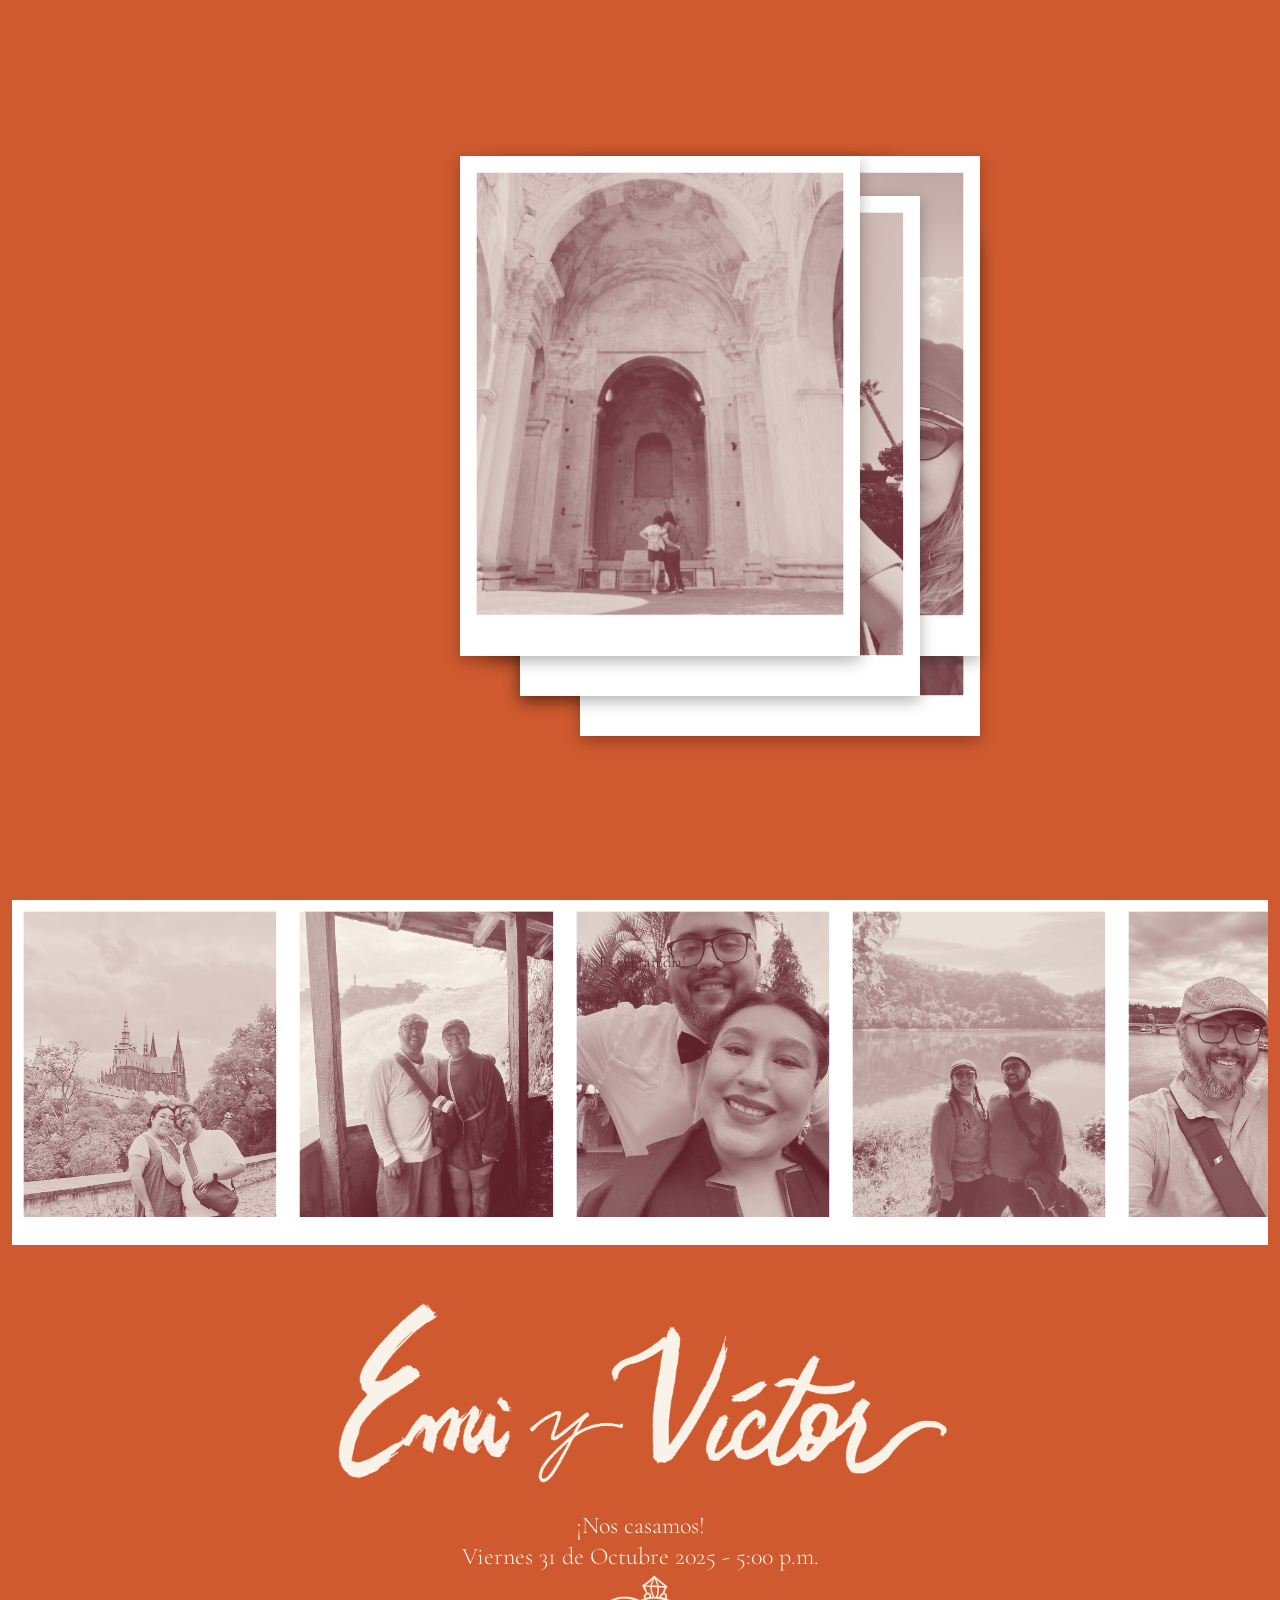
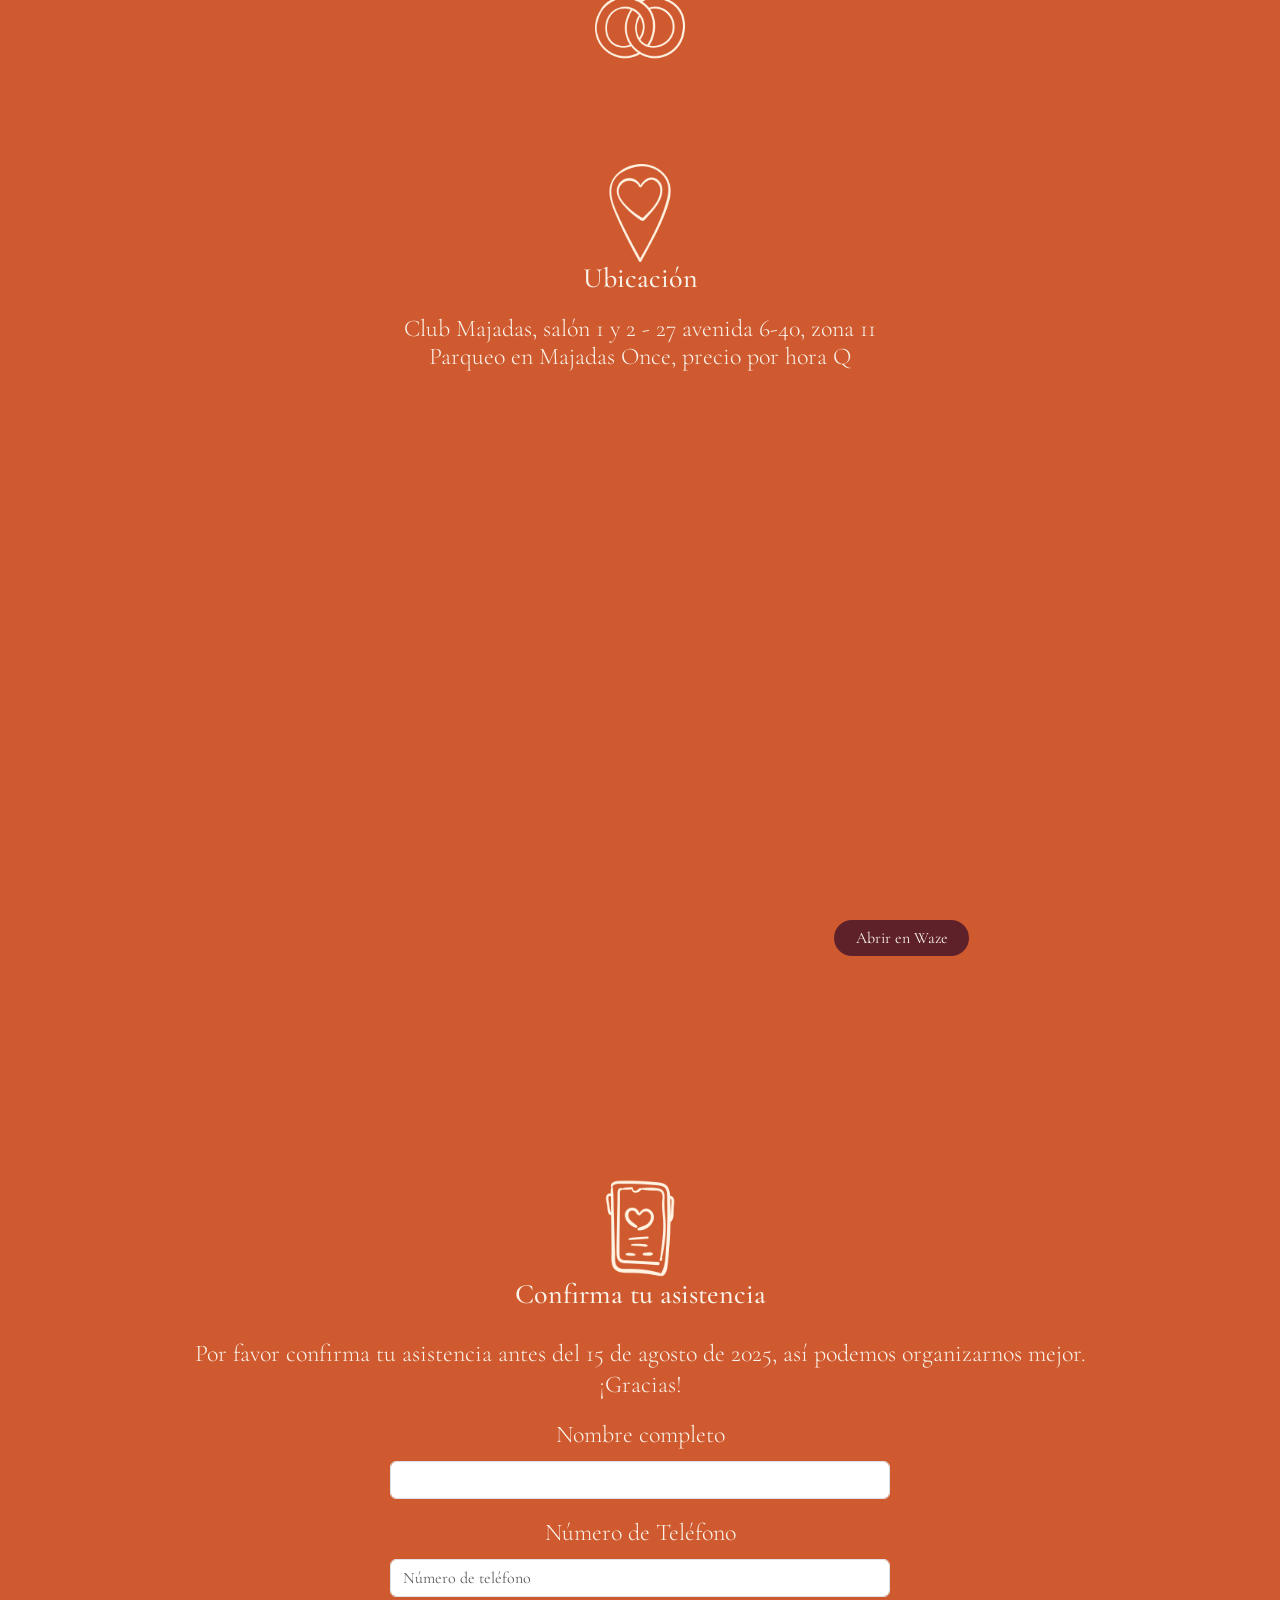
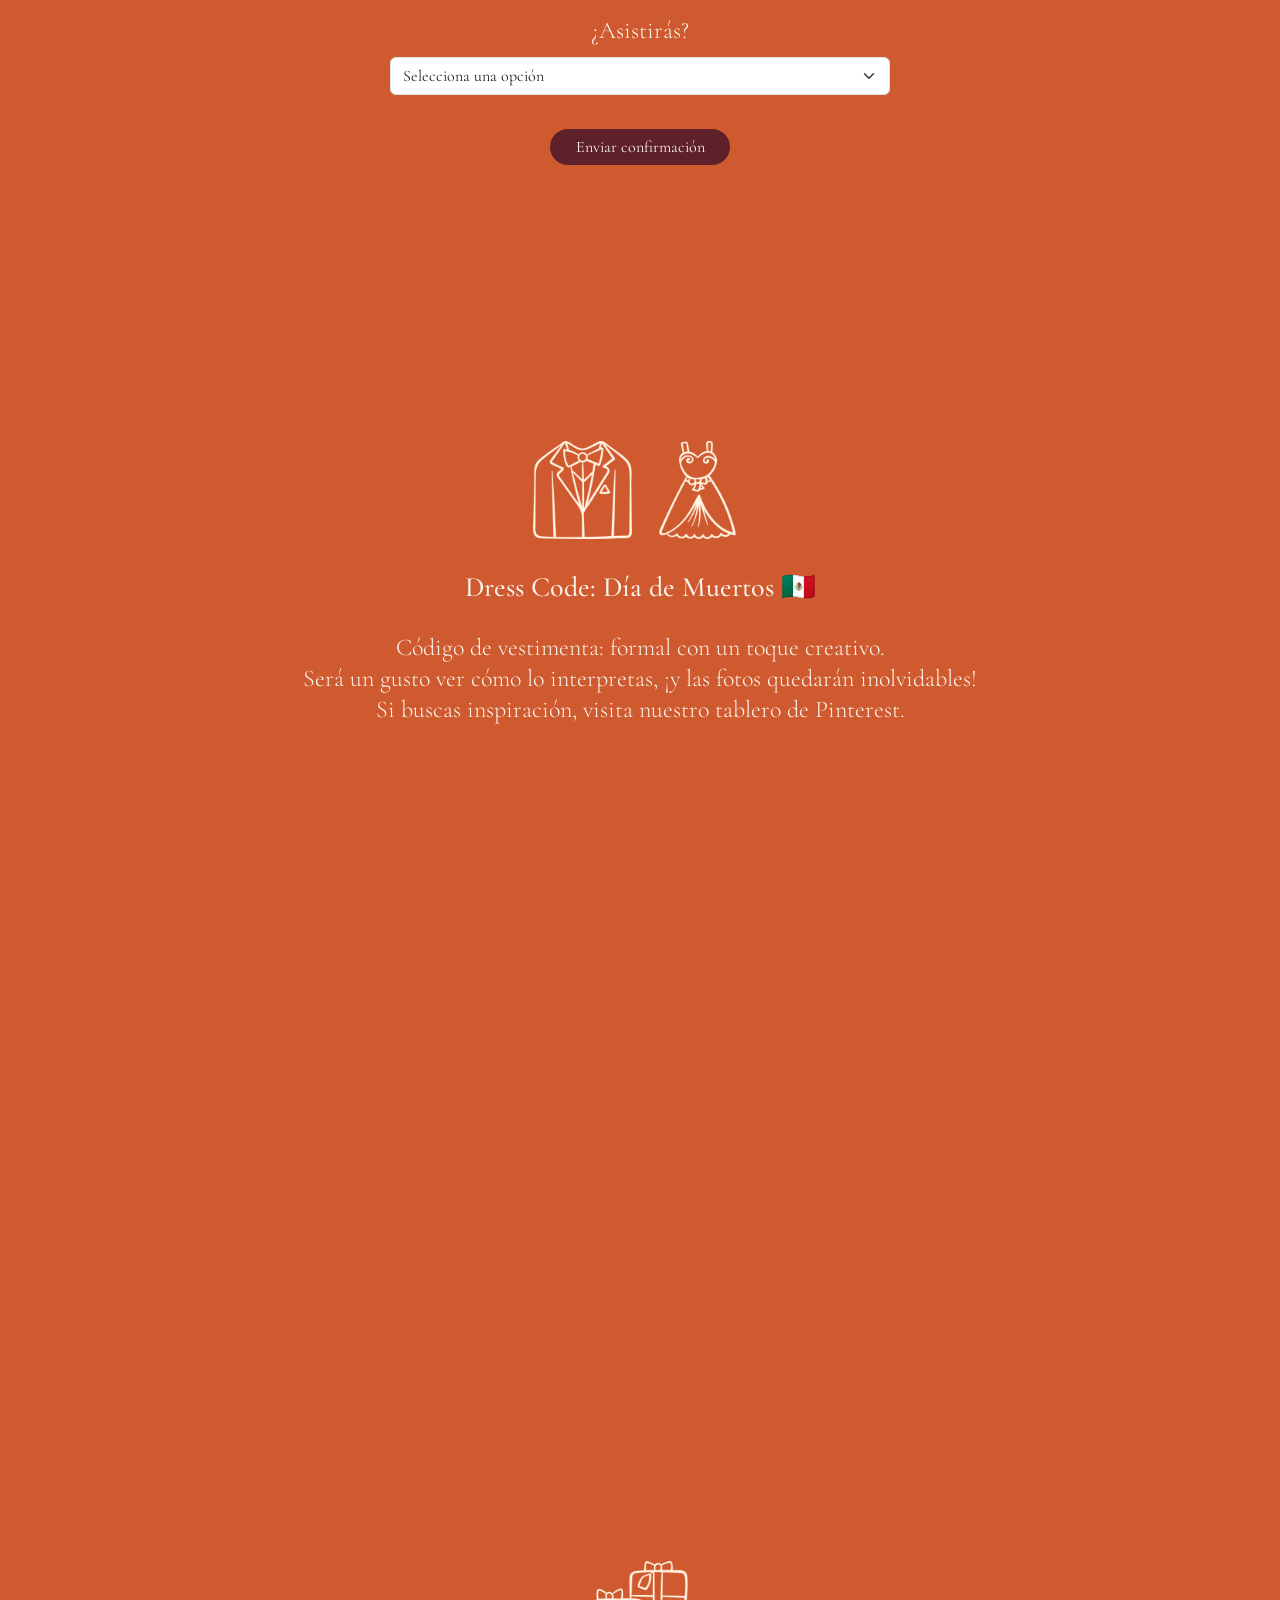
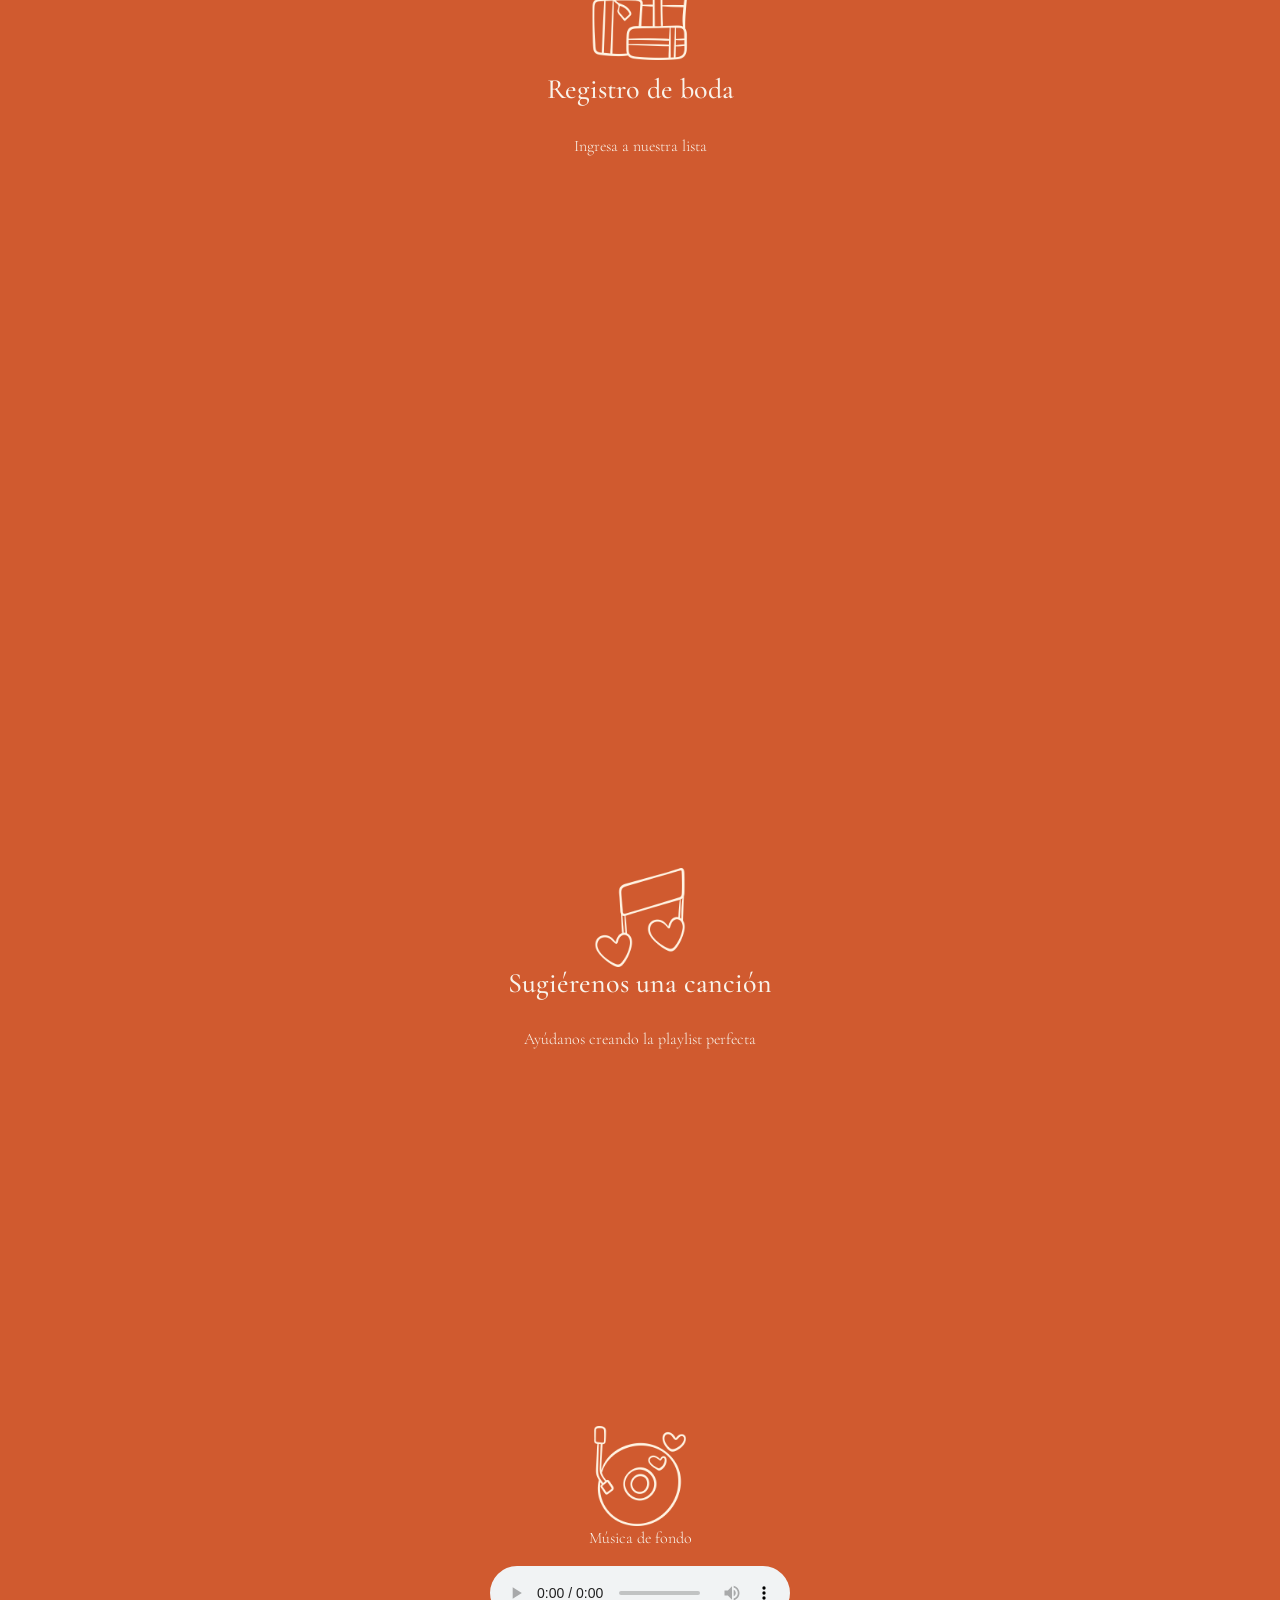
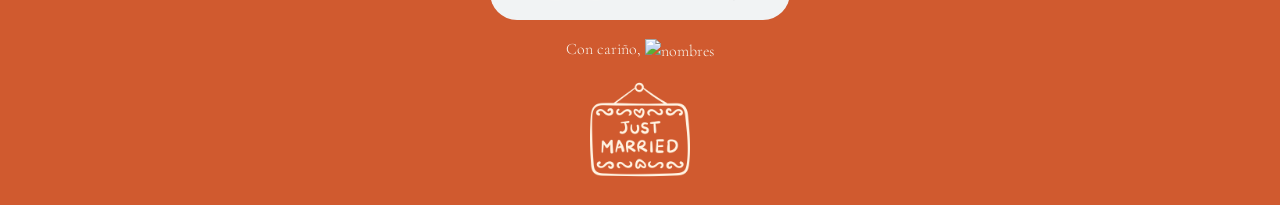
==== Index.html @ 320712f8 "latest update" ====
<!DOCTYPE html>
<html lang="es">
<head>
<meta charset="UTF-8" />
<meta name="viewport" content="width=device-width, initial-scale=1.0" />
<title>Boda Carranza Jiménez</title>
<!-- Bootstrap 5 CSS -->
<link href="https://cdn.jsdelivr.net/npm/bootstrap@5.3.1/dist/css/bootstrap.min.css" rel="stylesheet">
<link rel="stylesheet" href="format.css">
<link rel="preconnect" href="https://fonts.googleapis.com">
<link rel="preconnect" href="https://fonts.gstatic.com" crossorigin>
<link href="https://fonts.googleapis.com/css2?family=Cormorant+Garamond:ital,wght@0,300..700;1,300..700&display=swap" rel="stylesheet">
<link rel="preconnect" href="https://fonts.googleapis.com">
<link rel="preconnect" href="https://fonts.gstatic.com" crossorigin>
<link href="https://fonts.googleapis.com/css2?family=Playfair+Display:ital,wght@0,400..900;1,400..900&display=swap" rel="stylesheet"></head>

<body>

<div class="d-flex gap-3">
  
</div>

<section class="vh-100 position-relative d-flex justify-content-center align-items-center flex-column text-center" style="background-color: #D05A2F; color: #F9F3EA;">    
    <!-- Contenedor para imágenes -->
    <div class="image-stack position-relative" style="width: 400px; height: 400px;">
      <img src="Fotos/img11.png" alt="Imagen 1" class="bienvenida-img position-absolute" style="top: 0; left: 50px; opacity: 0; animation: fadeInMove 1s forwards 0.5s;">
      <img src="Fotos/img12.png" alt="Imagen 2" class="bienvenida-img position-absolute" style="top: 40px; left: 80px; opacity: 0; animation: fadeInMove 1s forwards 1.5s;">
      <img src="Fotos/img15.png" alt="Imagen 3" class="bienvenida-img position-absolute" style="top: 80px; left: 140px; opacity: 0; animation: fadeInMove 1s forwards 2.5s;">
      <img src="Fotos/img13.png" alt="Imagen 4" class="bienvenida-img position-absolute" style="top: 0px; left: 140px; opacity: 0; animation: fadeInMove 1s forwards 3.5s;">
      <img src="Fotos/img14.png" alt="Imagen 5" class="bienvenida-img position-absolute" style="top: 40px; left: 80px; opacity: 0; animation: fadeInMove 1s forwards 4.5s;">
      <img src="Fotos/img18.png" alt="Imagen 6" class="bienvenida-img position-absolute" style="top: 0px; left: 20px; opacity: 0; animation: fadeInMove 1s forwards 5.5s;">
    </div>
  
<!-- Botón oculto inicialmente -->
<div class="text-center">
  <a href="#principal" id="btnEntrar" class="btn btn-light mt-4" style="opacity: 0; pointer-events: none; transition: opacity 1s;">
    Entrar
  </a>
</div>

</section>
        <!-- Contenedor del slider con posición relativa -->
<div class="container-fluid section-full section-alt text-center" id="principal">        
    <div class="slider-wrapper position-relative">

        <!-- Tu contador (centrado y por encima) -->
        <div class="countdown-container">
        <div id="countdown">
            <div class="countdown-time d-flex justify-content-center flex-wrap">
            <div class="time-segment">
                <span id="days" class="main-label">00</span>
                <span class="label">Días</span> 
            </div>
            <div class="time-segment">
                <span id="hours" class="main-label">00</span>
                <span class="label">Horas</span>
            </div>
            <div class="time-segment">
                <span id="minutes" class="main-label">00</span>
                <span class="label">Minutos</span>
            </div>
            <div class="time-segment">
                <span id="seconds" class="main-label">00</span>
                <span class="label">Segundos</span>
            </div>
            </div>
        </div>
        </div>
  
    <!-- Tu slider debajo -->
      <!-- Slider -->
      <div class="slider-track d-flex flex-nowrap">
        <img class="photo-slider img-fluid" src="Fotos/img1.png" alt="Foto 1">
        <img class="photo-slider img-fluid" src="Fotos/img2.png" alt="Foto 2">
        <img class="photo-slider img-fluid" src="Fotos/img3.png" alt="Foto 3">
        <img class="photo-slider img-fluid" src="Fotos/img4.png" alt="Foto 4">
        <img class="photo-slider img-fluid" src="Fotos/img5.png" alt="Foto 5">
        <img class="photo-slider img-fluid" src="Fotos/img6.png" alt="Foto 6">
        <img class="photo-slider img-fluid" src="Fotos/img7.png" alt="Foto 7">
        <img class="photo-slider img-fluid" src="Fotos/img8.png" alt="Foto 8">
        <img class="photo-slider img-fluid" src="Fotos/img9.png" alt="Foto 9">
        <img class="photo-slider img-fluid" src="Fotos/img10.png" alt="Foto 10">
      </div>
    </div>
    <div class="container py-5">
    
      <!-- Encabezado -->
          
          <img class="name img-fluid" src="Fotos/nombres beige.png" alt="nombres">
          <p class="mb-0">¡Nos casamos! <br>
          Viernes 31 de Octubre 2025 - 5:00 p.m.</p>
          <img class="name-icon img-fluid" src="Fotos/wedding-ring.png" alt="Anillo">
    </div>
    
      <!-- Mapa -->
      <div class="container-fluid section-full section-alt text-center">
        <img class="ubicacion-icon img-fluid" src="Fotos/placeholder.png" alt="Ubicación">
        <h3 class="title">Ubicación</h3>
        <p class="mapa-text">Club Majadas, salón 1 y 2 - 27 avenida 6-40, zona 11</p>
        <p class="mapa-text">Parqueo en Majadas Once, precio por hora Q</p>
        <div class="map-responsive ratio ratio-4x3 mx-auto">
            <iframe src="https://www.google.com/maps/embed?pb=!1m18!1m12!1m3!1d3860.6334268578526!2d-90.5626822897068!3d14.619946276544594!2m3!1f0!2f0!3f0!3m2!1i1024!2i768!4f13.1!3m3!1m2!1s0x8589a1ac4a4e8949%3A0xc08daa26fa8794a6!2sClub%20Majadas!5e0!3m2!1sen!2sgt!4v1752887139113!5m2!1sen!2sgt" width="600" height="450" style="border:0;" allowfullscreen="" loading="lazy" referrerpolicy="no-referrer-when-downgrade"></iframe>
        </div>
        <a href="https://waze.com/ul?ll=14.619,-90.561&navigate=yes" target="_blank" class="btn btn-primary mt-3">Abrir en Waze</a>
      </div>
    
      <!-- RSVP -->
      <div class="container-fluid section-full section-alt text-center">
        <img class="rsvp-icon img-fluid" src="Fotos/rsvp.png" alt="RSVP">
        <h3 class="title">Confirma tu asistencia</h3>
        <p class="rsvp-text">Por favor confirma tu asistencia antes del 15 de agosto de 2025, así podemos organizarnos mejor.<br>
          ¡Gracias!</p>
        <form class="mx-auto w-100" style="max-width: 500px;">
          <div class="mb-3">
            <label for="nombre" class="form-label">Nombre completo</label>
            <input type="text" class="form-control" id="nombre" required>
          </div>
          <div class="mb-3">
            <label for="telefono" class="form-label">Número de Teléfono</label>
            <input type="tel" class="form-control" id="telefono" placeholder="Número de teléfono" pattern="[0-9]{8}" maxlength="8" required>
          </div>
          <div class="mb-3">
            <label for="asistencia" class="form-label">¿Asistirás?</label>
            <select class="form-select" id="asistencia" required>
              <option value="">Selecciona una opción</option>
              <option value="Sí">Sí, asistiré</option>
              <option value="No">No podré asistir</option>
            </select>
          </div>       
          <button type="submit" class="btn btn-success">Enviar confirmación</button>
        </form>
      </div>
    
      <!-- Vestuario -->
      <div class="container-fluid section-full section-alt text-center full-height">
        <div class="d-flex justify-content-center align-items-center gap-3 mb-3">
            <img class="vestuario-icon img-fluid suit" src="Fotos/groom-suit.png" alt="Traje">
            <img class="vestuario-icon img-fluid dress" src="Fotos/wedding-dress.png" alt="Vestido">
        </div>
            <h3 class="title mt-3 suggestion">Dress Code: Día de Muertos 🇲🇽</h3>
            <p class="vestuario-text">Código de vestimenta: formal con un toque creativo. 
              <br> Será un gusto ver cómo lo interpretas, ¡y las fotos quedarán inolvidables! 
              <br> Si buscas inspiración, visita nuestro tablero de Pinterest.</p>
            <div class="ratio ratio-16x9" style="max-width: 600px; margin: 0 auto;">
                <iframe src="https://petracoding.github.io/pinterest/board.html?link=iemaielyu/sugerencias-de-vestuario/&hideHeader=0&hideFooter=0&transparent=0"></iframe>
              </div>
        </div>
    
      <!-- Registro -->
      <div class="container-fluid section-full section-alt text-center full-height">
        <img class="registro-icon img-fluid" src="Fotos/gifts.png" alt="Regalos">
        <h3 class="title">Registro de boda</h3>
        <a href="">Ingresa a nuestra lista</a>
      </div>
    
      <!-- Música -->
      <div class="container-fluid section-full section-alt text-center full-height">
        <img class="musica-icon img-fluid" src="Fotos/music-note.png" alt="Música">
        <h3 class="title">Sugiérenos una canción</h3>
        <a href="">Ayúdanos creando la playlist perfecta</a>
      </div>

    <div class="audio-wrapper text-center mt-3">
        <img class="audio-icon img-fluid" src="Fotos/turntable.png">
        <p class="audio-label">Música de fondo</p>
        <audio controls autoplay loop class="custom-audio">
          <source src="" type="audio/mpeg">
          Tu navegador no soporta el elemento de audio.
        </audio>
    </div>

    <!-- Footer -->
    <footer class="text-center text-muted mt-5">
        <p class="footer-text">Con cariño, <img class="name2 img-fluid" src="fotos/nombres beige.png" alt="nombres">
        </p>
        <img class="footer-icon img-fluid" src="Fotos/just-married.png" alt="Footer Icon">
      </footer>
    </div>

    <script src="https://cdn.jsdelivr.net/npm/bootstrap@5.3.1/dist/js/bootstrap.bundle.min.js"></script>
    <script src="script.js"></script>
</body>
---- format.css ----
html, body{
    background-color: #D05A2F;
    font-family: "Cormorant Garamond", serif;
    font-optical-sizing: auto;
    font-weight: 300;
    font-style: normal;
    color: #F9F3EA;
    overflow-x: hidden;
    margin: 0;
    padding: 0;
}

html {
scroll-behavior: smooth;
}

.full-height {
height: 100vh;
min-height: 100vh;
display: flex;
flex-direction: column;
justify-content: center;
}

.banner, .banner1{
width: 50%;
margin-top: -8%;
opacity: 0.2;
}

/* Divide la página en bloques */
.section-full {
min-height: 100vh;
display: flex;
flex-direction: column;
justify-content: center;
}

/* Contador y slider de imagénes*/
.image-stack {
position: relative;
width: 100%;
height: 100%;
margin-bottom: 10%;
margin-top: 0%;
}

.bienvenida-img {
position: absolute;
width: 100%;
box-shadow: 0 5px 15px rgba(0,0,0,0.3);
opacity: 0;
transform: translateY(20px);
animation-fill-mode: forwards;
}

/* Posiciones más compactas */
.bienvenida-img:nth-child(1) {
top: 0; left: 10px;
animation: fadeInMove 1s ease forwards 0.5s;
}
.bienvenida-img:nth-child(2) {
top: 20px; left: 50px;
animation: fadeInMove 1s ease forwards 1.5s;
}
.bienvenida-img:nth-child(3) {
top: 40px; left: 90px;
animation: fadeInMove 1s ease forwards 2.5s;
}

@keyframes fadeInMove {
to {
    opacity: 1;
    transform: translateY(0);
}
from {
    opacity: 0;
    transform: translateY(20px);
}
} 

.slider-wrapper {
position: relative;
width: 100%;
overflow: hidden;
}

.countdown-container {
position: absolute;
transform: translateX(-50%);
z-index: 2;
color: #5e2129;
text-align: center;
white-space: nowrap;
margin-left: 50%;
margin-top: 4%;
}

.countdown-time {
display: flex;
justify-content: center;
gap: 1rem;
text-align: center;
}

.time-segment {
display: flex;
flex-direction: column;
align-items: center;
}

.main-label {
font-weight: 500;
font-size: 8rem;
}

.label {
font-weight: 300;
font-size: 1.5rem;
}

.slider-container {
overflow: hidden;
background-color: transparent;
}

.slider-track {
display: flex;
animation: slide 50s linear infinite;
}

.slider-track img {
width: 22%;
object-fit: cover;
flex-shrink: 0;
margin-right: 0;
}

@keyframes slide {
0%   { transform: translateX(0); }
100% { transform: translateX(-100%); }
}

/*Encabezado*/

.name{
width: 70vh;
margin-top: 0%;
}
.display-4{
font-size: 8rem;
font-family: "Playfair Display", italic;
}
.lead{
font-weight: 300;
font-size: 1.5rem;
}

.mb-0, .rsvp-text, .vestuario-text{
font-size: 1.5rem;
line-height: 1.3;
}

.title{
text-align: center;
margin-bottom: 3vh;
}

/*Mapa*/

.mapa-text{
font-size: 1.5rem;
line-height: 0.5;
}

.map-responsive {
max-width: 700px;
margin: 0 auto;
}

.btn{
background-color: #5e2129;
border: none;
color: #F9F3EA;
border-radius: 3rem;
}

.btn-primary{
    width: 15vh;
    margin-left: 90vh;
}

.btn:hover {
background-color: #bb3e03;  
color: #F9F3EA;              
transition: all 0.3s ease; 
}

.btn-light{
width: 100px;
}

/*RSVP*/

.rsvp-icon{
margin-top: 2%;
}

.form-label{
border-radius: 3rem;
font-size: 1.5rem;

}

.form-control{
width: 500px;
}

.btn-success{
width: 20vh;
margin-top: 2vh;
}

/*Vestuario*/

.vestuario-icon{
height: auto;
}

.ratio*{
width: 30vh;
height: 100vh;
margin-left: -8%;
}

/*Registro*/

.registro-icon{
    margin-bottom: 1.5vh;
}

a{
    text-decoration: none;
    color: inherit;
}

/*Footer*/

.footer-text{
color: #F9F3EA;
margin-top: -3%;
}
.ubicacion-icon, .rsvp-icon, .registro-icon, .musica-icon{
width: 8%;
margin-left: 46%;
}

.name2{
width: 6%;
}

.footer-icon, .audio-icon, .suit, .dress, .name-icon, .flower-icon{
width: 8%;   
}

.footer-icon{
margin-bottom: 2%;
}

.flower-icon{
opacity: 0.2;
}

@media (max-height: 600px) {
.vh-100 {
    min-height: 100vh;
    height: auto !important;
}

    .name {
        margin-top: -12%;
    }

    .image-stack{
        margin-top: -120%;
        width: 30vh;
        height: 30vh;
        margin-left: -42%;

    }
}
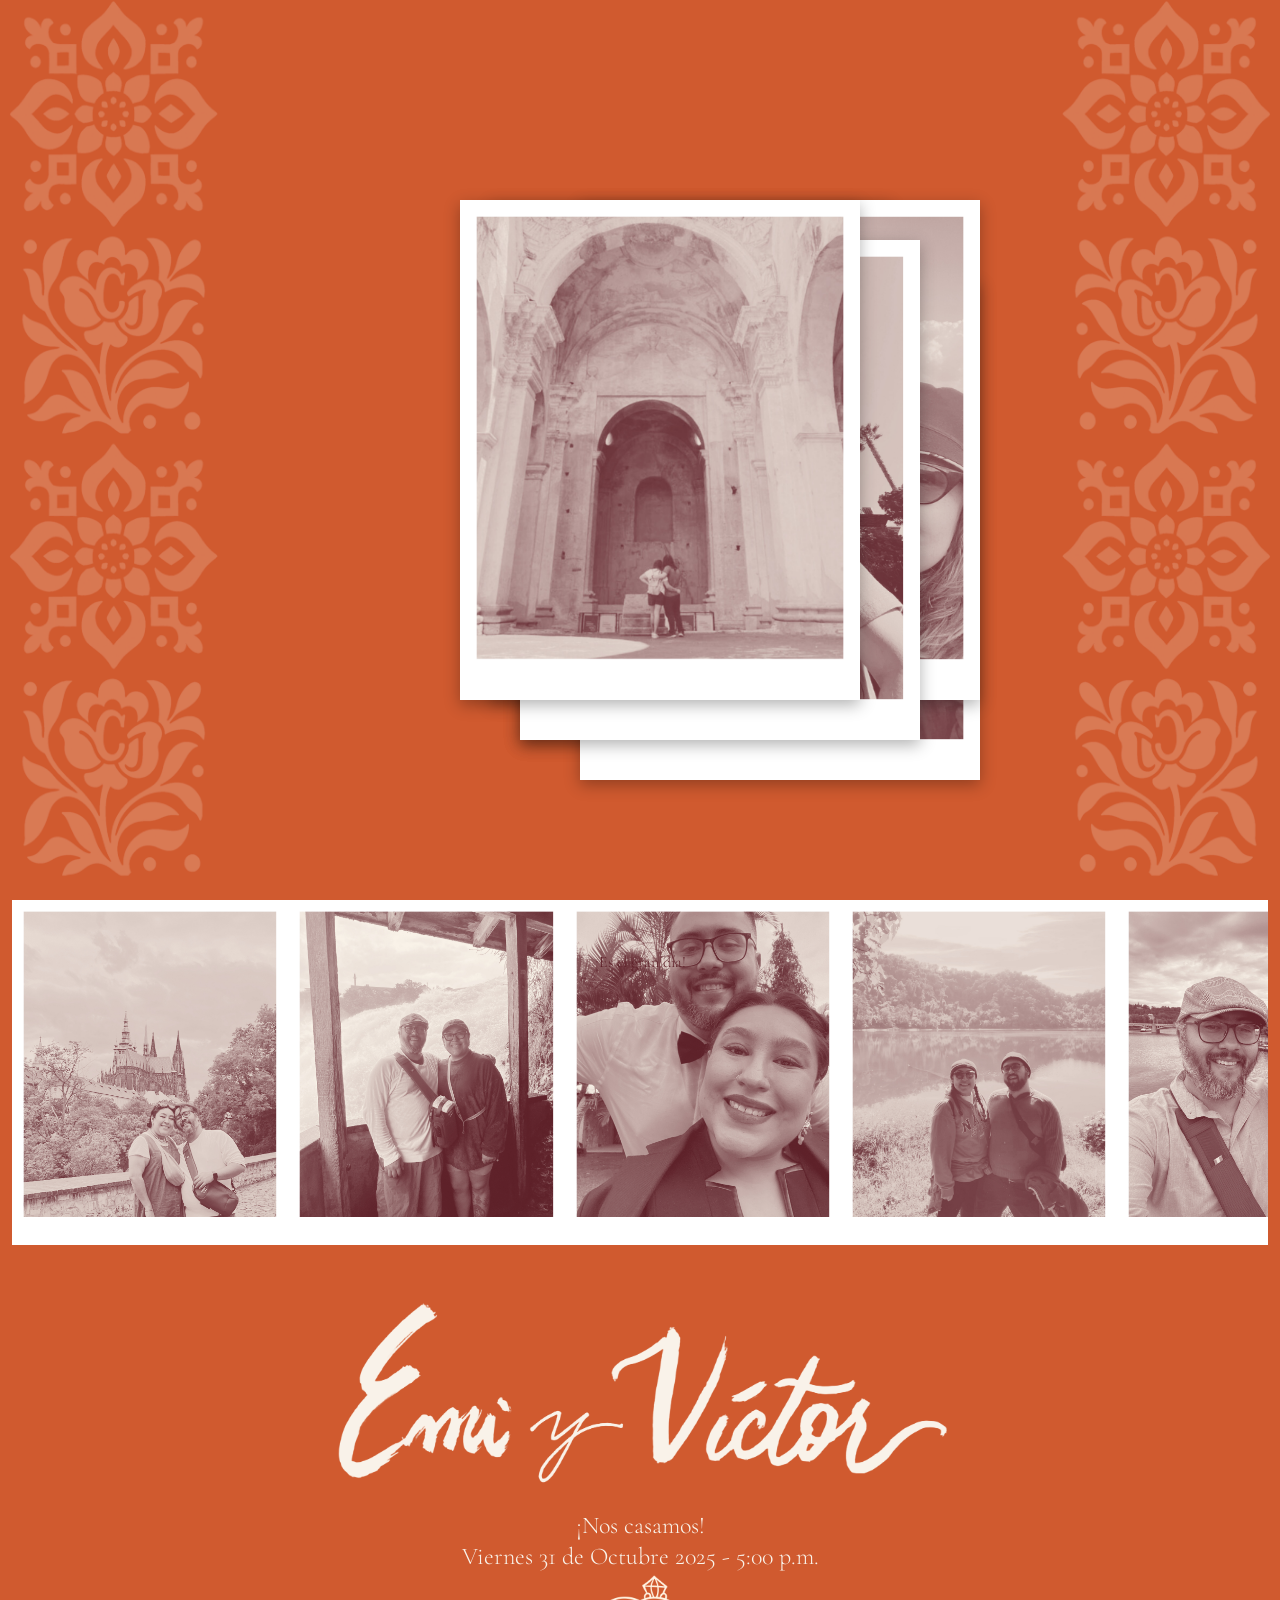
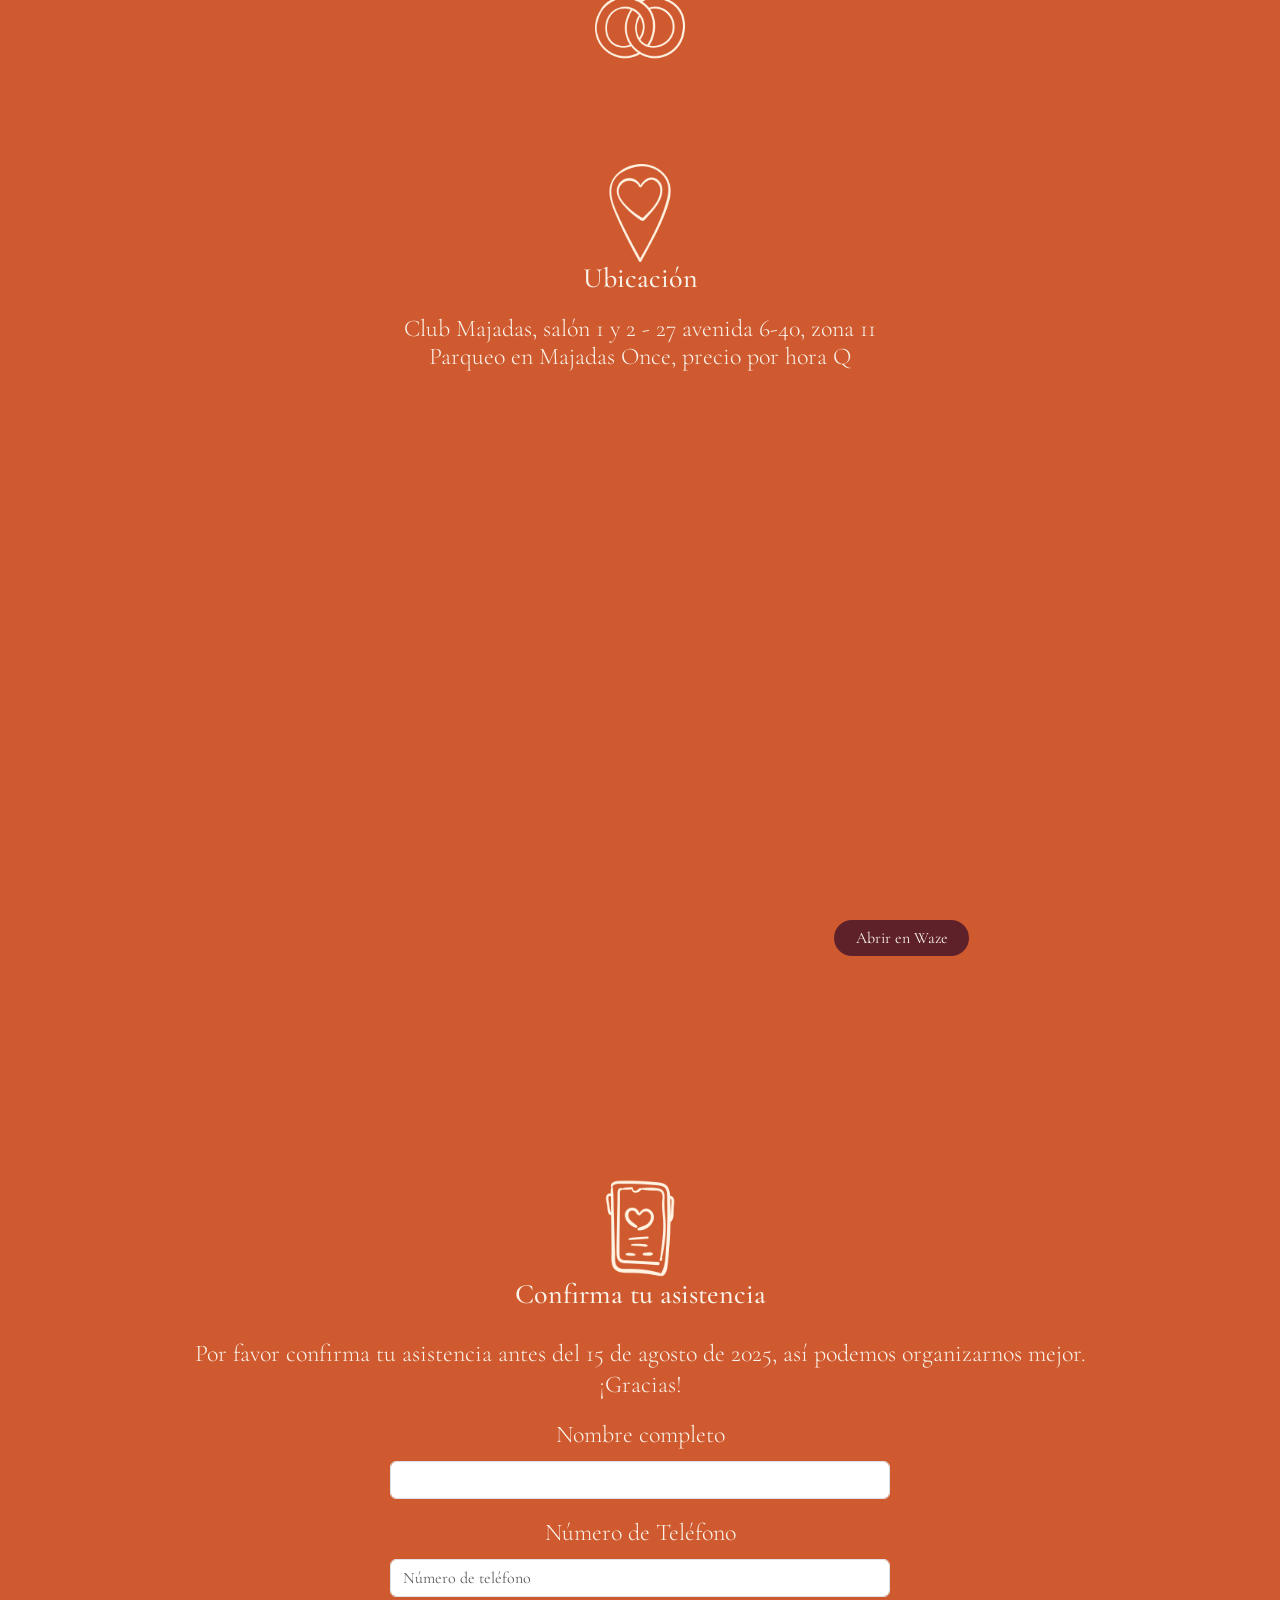
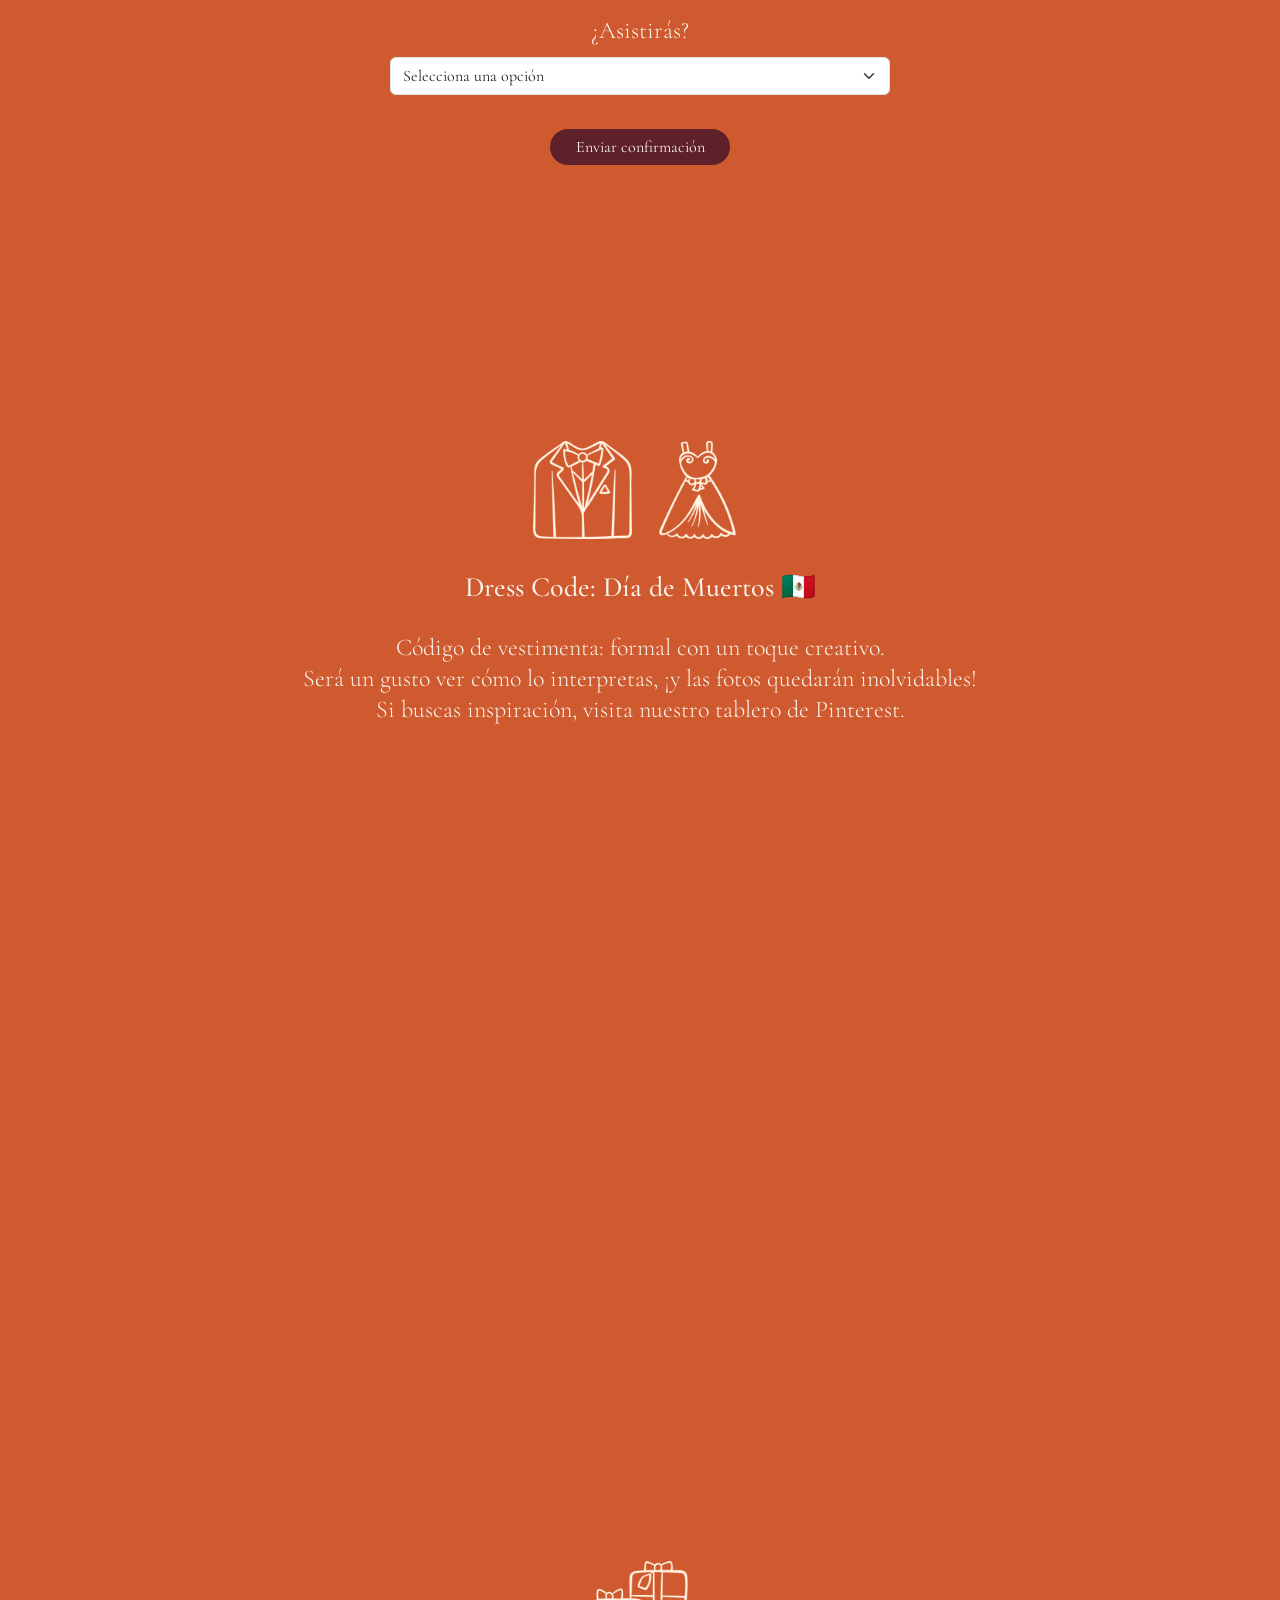
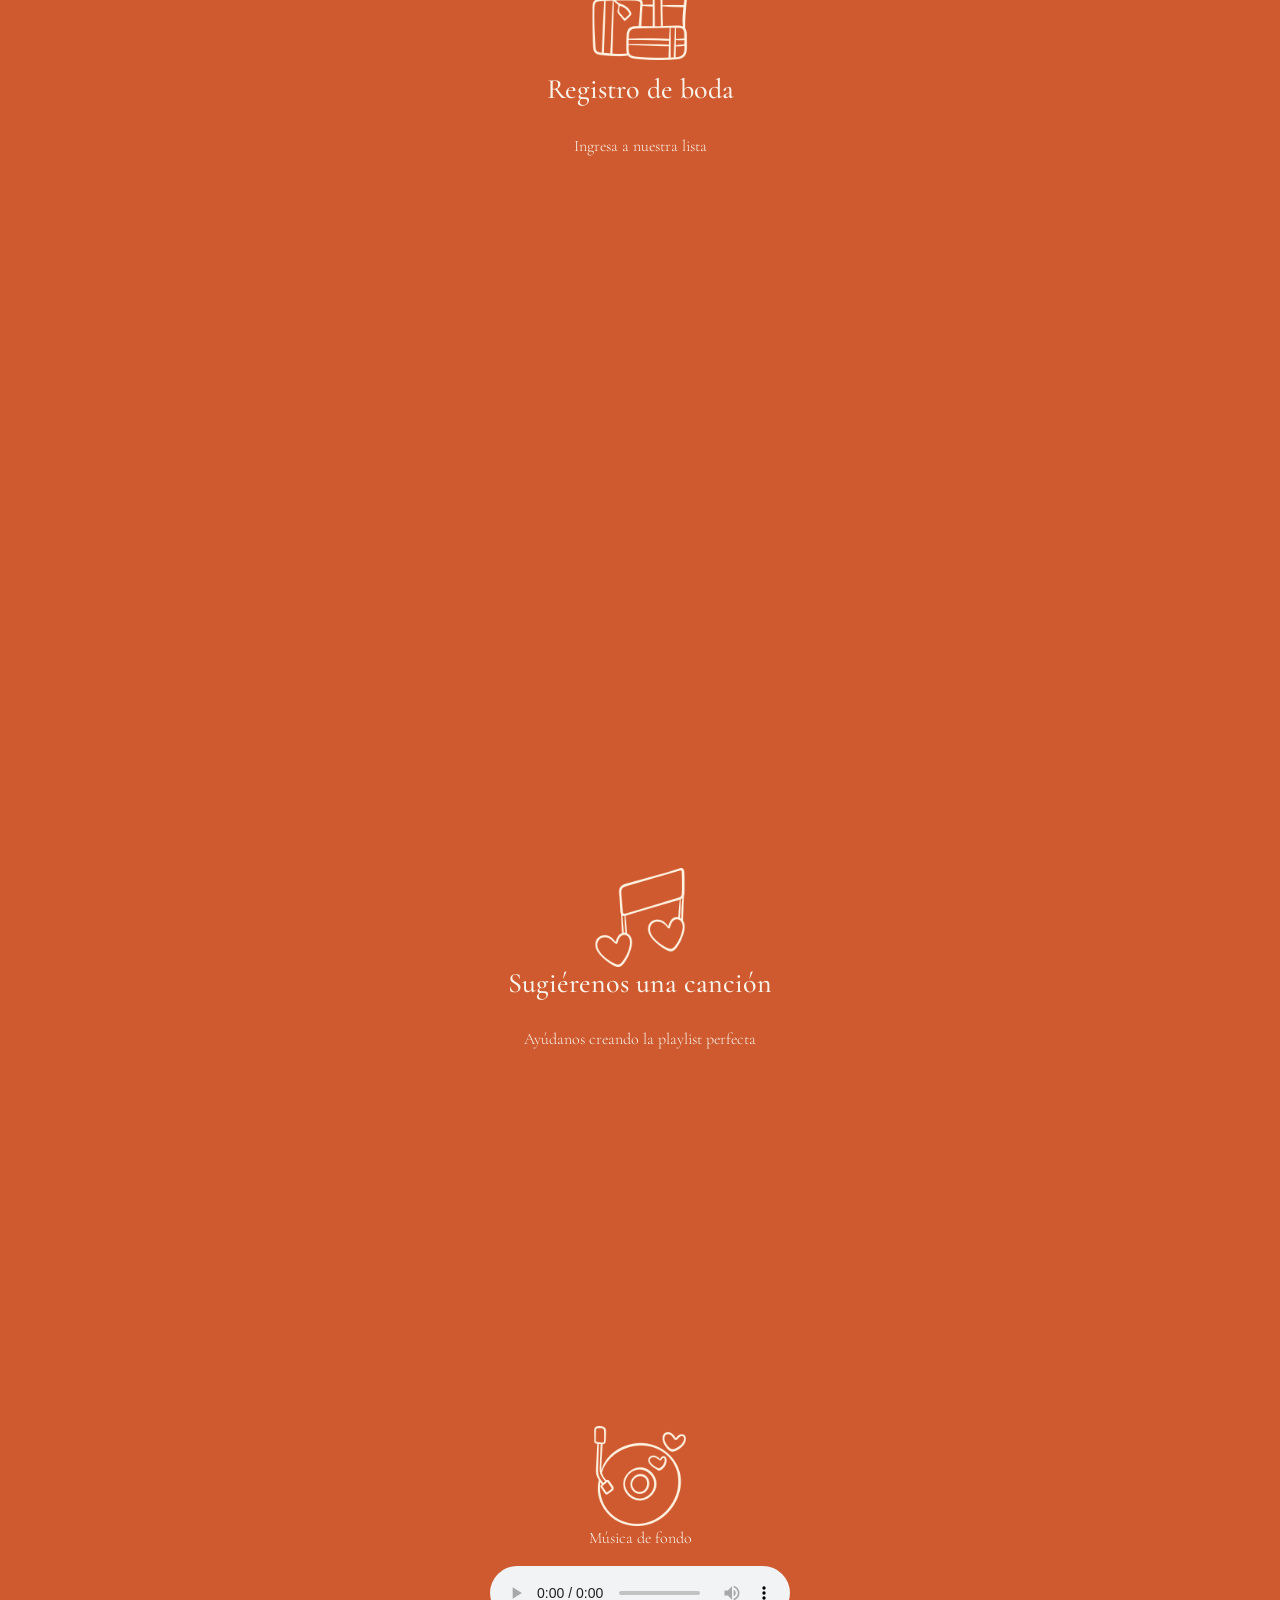
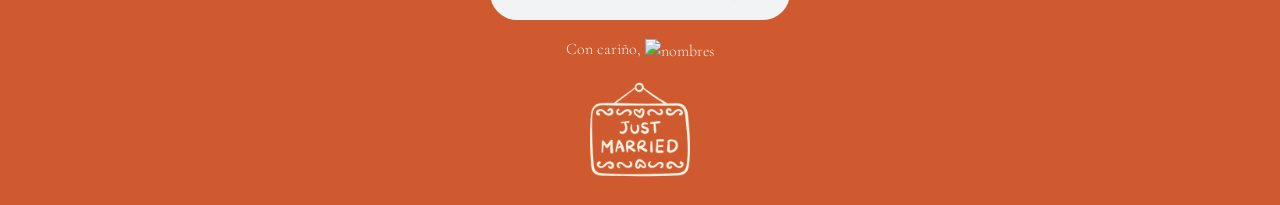
==== commit e790add1: "cambios en estilo" ====
--- a/Index.html
+++ b/Index.html
@@ -1,42 +1,50 @@
 <!DOCTYPE html>
 <html lang="es">
 <head>
-<meta charset="UTF-8" />
-<meta name="viewport" content="width=device-width, initial-scale=1.0" />
-<title>Boda Carranza Jiménez</title>
-<!-- Bootstrap 5 CSS -->
-<link href="https://cdn.jsdelivr.net/npm/bootstrap@5.3.1/dist/css/bootstrap.min.css" rel="stylesheet">
-<link rel="stylesheet" href="format.css">
-<link rel="preconnect" href="https://fonts.googleapis.com">
-<link rel="preconnect" href="https://fonts.gstatic.com" crossorigin>
-<link href="https://fonts.googleapis.com/css2?family=Cormorant+Garamond:ital,wght@0,300..700;1,300..700&display=swap" rel="stylesheet">
-<link rel="preconnect" href="https://fonts.googleapis.com">
-<link rel="preconnect" href="https://fonts.gstatic.com" crossorigin>
-<link href="https://fonts.googleapis.com/css2?family=Playfair+Display:ital,wght@0,400..900;1,400..900&display=swap" rel="stylesheet"></head>
+  <meta charset="UTF-8" />
+  <meta name="viewport" content="width=device-width, initial-scale=1.0" />
+  <title>Boda Carranza Jiménez</title>
+
+  <!-- Bootstrap 5 CSS -->
+  <link href="https://cdn.jsdelivr.net/npm/bootstrap@5.3.1/dist/css/bootstrap.min.css" rel="stylesheet">
+  <link rel="stylesheet" href="format.css">
+
+  <!-- Fonts -->
+  <link rel="preconnect" href="https://fonts.googleapis.com">
+  <link rel="preconnect" href="https://fonts.gstatic.com" crossorigin>
+  <link href="https://fonts.googleapis.com/css2?family=Cormorant+Garamond:ital,wght@0,300..700;1,300..700&display=swap" rel="stylesheet">
+  <link href="https://fonts.googleapis.com/css2?family=Playfair+Display:ital,wght@0,400..900;1,400..900&display=swap" rel="stylesheet">
+</head>
 
 <body>
 
-<div class="d-flex gap-3">
-  
-</div>
+  <!-- Sección con bordes decorativos -->
+  <div class="decorated-section position-relative">
+    <img src="Fotos/talavera1.png" alt="Decoración izquierda" class="borde borde-izquierdo position-absolute start-0 top-0 h-100">
+    <img src="Fotos/talavera1.png" alt="Decoración derecha" class="borde borde-derecho position-absolute end-0 top-0 h-100" style="transform: scaleX(-1);">
 
-<section class="vh-100 position-relative d-flex justify-content-center align-items-center flex-column text-center" style="background-color: #D05A2F; color: #F9F3EA;">    
-    <!-- Contenedor para imágenes -->
-    <div class="image-stack position-relative" style="width: 400px; height: 400px;">
-      <img src="Fotos/img11.png" alt="Imagen 1" class="bienvenida-img position-absolute" style="top: 0; left: 50px; opacity: 0; animation: fadeInMove 1s forwards 0.5s;">
-      <img src="Fotos/img12.png" alt="Imagen 2" class="bienvenida-img position-absolute" style="top: 40px; left: 80px; opacity: 0; animation: fadeInMove 1s forwards 1.5s;">
-      <img src="Fotos/img15.png" alt="Imagen 3" class="bienvenida-img position-absolute" style="top: 80px; left: 140px; opacity: 0; animation: fadeInMove 1s forwards 2.5s;">
-      <img src="Fotos/img13.png" alt="Imagen 4" class="bienvenida-img position-absolute" style="top: 0px; left: 140px; opacity: 0; animation: fadeInMove 1s forwards 3.5s;">
-      <img src="Fotos/img14.png" alt="Imagen 5" class="bienvenida-img position-absolute" style="top: 40px; left: 80px; opacity: 0; animation: fadeInMove 1s forwards 4.5s;">
-      <img src="Fotos/img18.png" alt="Imagen 6" class="bienvenida-img position-absolute" style="top: 0px; left: 20px; opacity: 0; animation: fadeInMove 1s forwards 5.5s;">
-    </div>
-  
-<!-- Botón oculto inicialmente -->
-<div class="text-center">
-  <a href="#principal" id="btnEntrar" class="btn btn-light mt-4" style="opacity: 0; pointer-events: none; transition: opacity 1s;">
-    Entrar
-  </a>
-</div>
+    <section class="vh-100 d-flex justify-content-center align-items-center flex-column text-center">
+      
+      <!-- Contenedor para imágenes de bienvenida -->
+      <div class="image-stack position-relative" style="width: 400px; height: 400px;">
+        <img src="Fotos/img11.png" alt="Imagen 1" class="bienvenida-img position-absolute" style="top: 0; left: 50px; opacity: 0; animation: fadeInMove 1s forwards 0.5s;">
+        <img src="Fotos/img12.png" alt="Imagen 2" class="bienvenida-img position-absolute" style="top: 40px; left: 80px; opacity: 0; animation: fadeInMove 1s forwards 1.5s;">
+        <img src="Fotos/img15.png" alt="Imagen 3" class="bienvenida-img position-absolute" style="top: 80px; left: 140px; opacity: 0; animation: fadeInMove 1s forwards 2.5s;">
+        <img src="Fotos/img13.png" alt="Imagen 4" class="bienvenida-img position-absolute" style="top: 0px; left: 140px; opacity: 0; animation: fadeInMove 1s forwards 3.5s;">
+        <img src="Fotos/img14.png" alt="Imagen 5" class="bienvenida-img position-absolute" style="top: 40px; left: 80px; opacity: 0; animation: fadeInMove 1s forwards 4.5s;">
+        <img src="Fotos/img18.png" alt="Imagen 6" class="bienvenida-img position-absolute" style="top: 0px; left: 20px; opacity: 0; animation: fadeInMove 1s forwards 5.5s;">
+      </div>
+
+      <!-- Botón de entrada -->
+      <div class="text-center">
+        <a href="#principal" id="btnEntrar" class="btn btn-light mt-4" style="opacity: 0; pointer-events: none; transition: opacity 1s;">
+          Entrar
+        </a>
+      </div>
+
+    </section>
+  </div>
+
 
 </section>
         <!-- Contenedor del slider con posición relativa -->
--- a/format.css
+++ b/format.css
@@ -1,13 +1,13 @@
 html, body{
-    background-color: #D05A2F;
-    font-family: "Cormorant Garamond", serif;
-    font-optical-sizing: auto;
-    font-weight: 300;
-    font-style: normal;
-    color: #F9F3EA;
-    overflow-x: hidden;
-    margin: 0;
-    padding: 0;
+background-color: #D05A2F;
+font-family: "Cormorant Garamond", serif;
+font-optical-sizing: auto;
+font-weight: 300;
+font-style: normal;
+color: #F9F3EA;
+overflow-x: hidden;
+margin: 0;
+padding: 0;
 }
 
 html {
@@ -22,10 +22,36 @@
 justify-content: center;
 }
 
-.banner, .banner1{
-width: 50%;
-margin-top: -8%;
+.decorated-section {
+position: relative;
+display: flex;
+justify-content: center;
+align-items: center;
+overflow: hidden;
+}
+
+.borde {
+position: absolute;
+top: 0;
+width: 25vh;
+z-index: 1;
 opacity: 0.2;
+}
+
+.borde-izquierdo {
+left: 0;
+}
+
+.borde-derecho {
+right: 0;
+transform: scaleX(-1); /* Voltear horizontalmente si quieres que se vea simétrico */
+}
+
+.contenido {
+position: relative;
+z-index: 2;
+max-width: 800px;
+text-align: center;
 }
 
 /* Divide la página en bloques */
@@ -42,7 +68,6 @@
 width: 100%;
 height: 100%;
 margin-bottom: 10%;
-margin-top: 0%;
 }
 
 .bienvenida-img {
@@ -70,12 +95,12 @@
 
 @keyframes fadeInMove {
 to {
-    opacity: 1;
-    transform: translateY(0);
+opacity: 1;
+transform: translateY(0);
 }
 from {
-    opacity: 0;
-    transform: translateY(20px);
+opacity: 0;
+transform: translateY(20px);
 }
 } 
 
@@ -186,8 +211,8 @@
 }
 
 .btn-primary{
-    width: 15vh;
-    margin-left: 90vh;
+width: 15vh;
+margin-left: 90vh;
 }
 
 .btn:hover {
@@ -198,6 +223,7 @@
 
 .btn-light{
 width: 100px;
+margin-top: 20%;
 }
 
 /*RSVP*/
@@ -236,12 +262,12 @@
 /*Registro*/
 
 .registro-icon{
-    margin-bottom: 1.5vh;
+margin-bottom: 1.5vh;
 }
 
 a{
-    text-decoration: none;
-    color: inherit;
+text-decoration: none;
+color: inherit;
 }
 
 /*Footer*/
@@ -273,20 +299,20 @@
 
 @media (max-height: 600px) {
 .vh-100 {
-    min-height: 100vh;
-    height: auto !important;
-}
-
-    .name {
-        margin-top: -12%;
-    }
-
-    .image-stack{
-        margin-top: -120%;
-        width: 30vh;
-        height: 30vh;
-        margin-left: -42%;
-
-    }
-}
-
+min-height: 100vh;
+height: auto !important;
+}
+
+.name {
+    margin-top: -12%;
+}
+
+.image-stack{
+    margin-top: -120%;
+    width: 30vh;
+    height: 30vh;
+    margin-left: -42%;
+
+}
+}
+
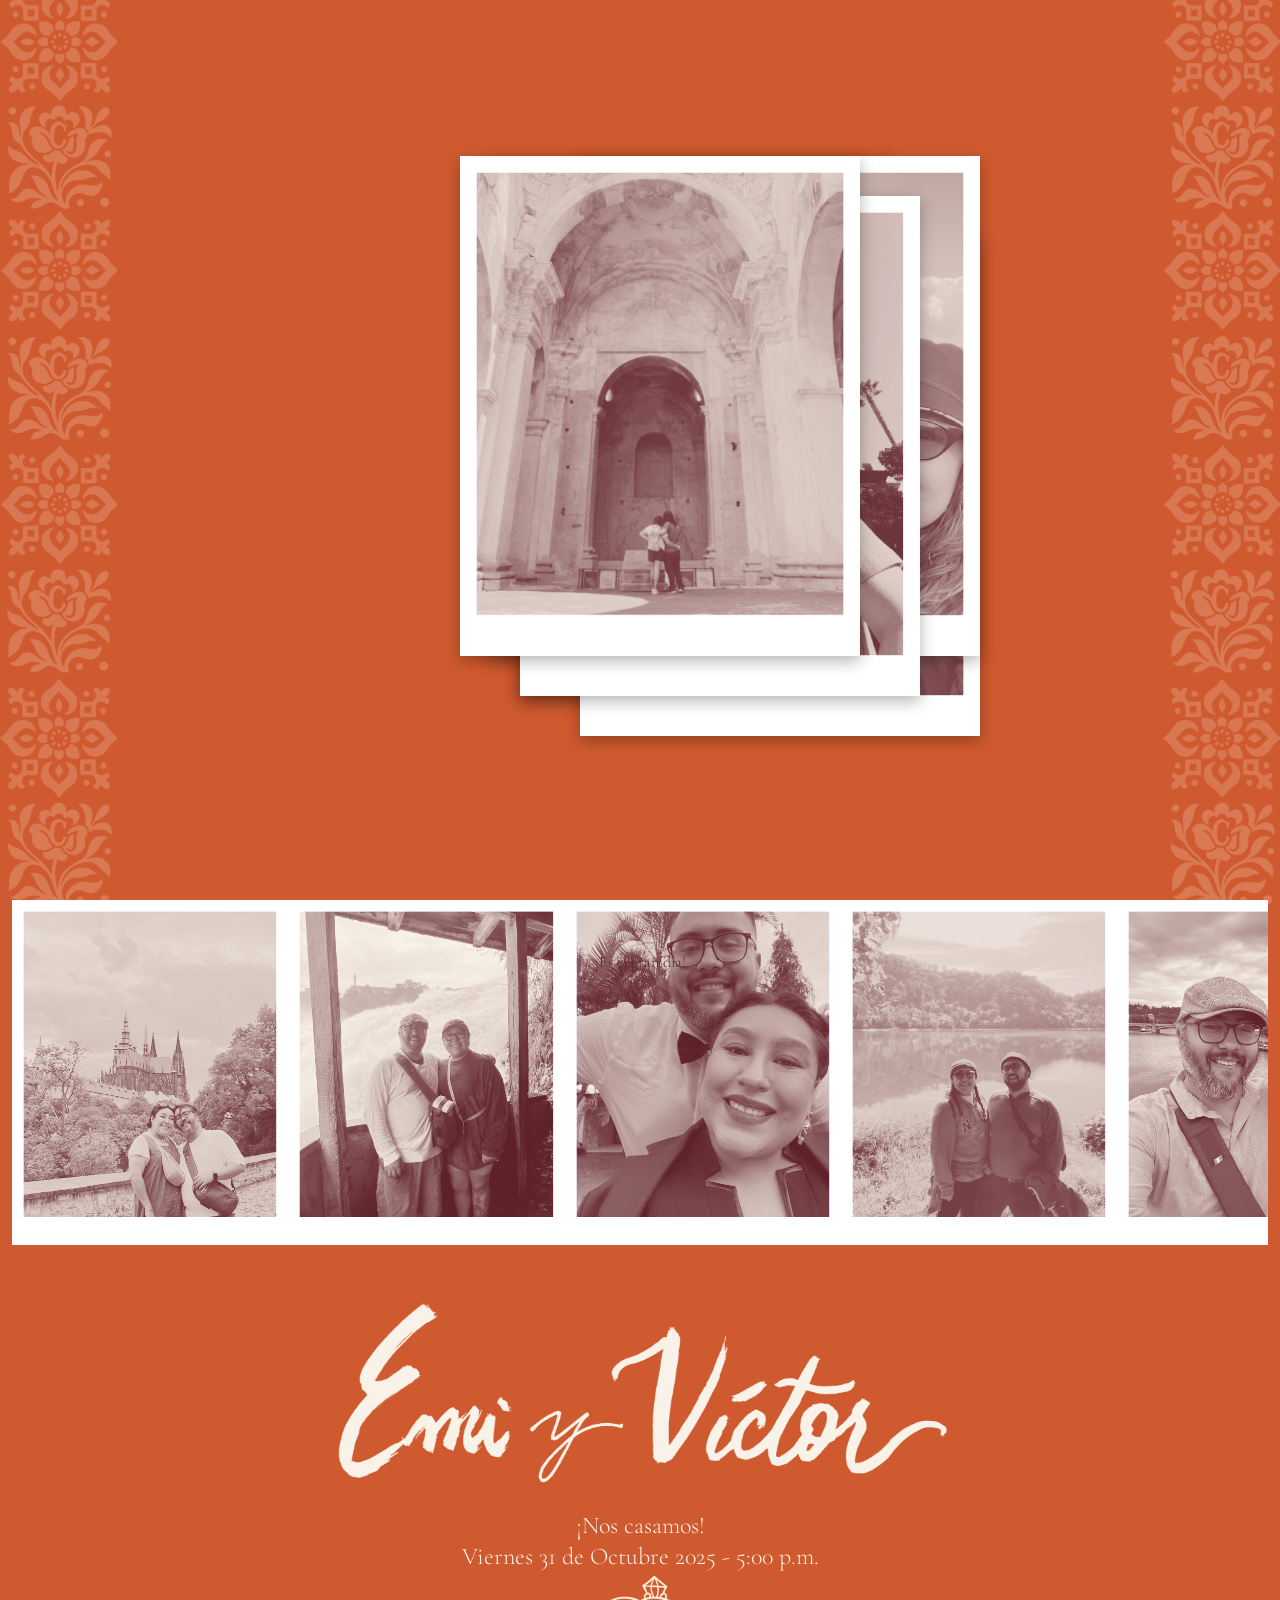
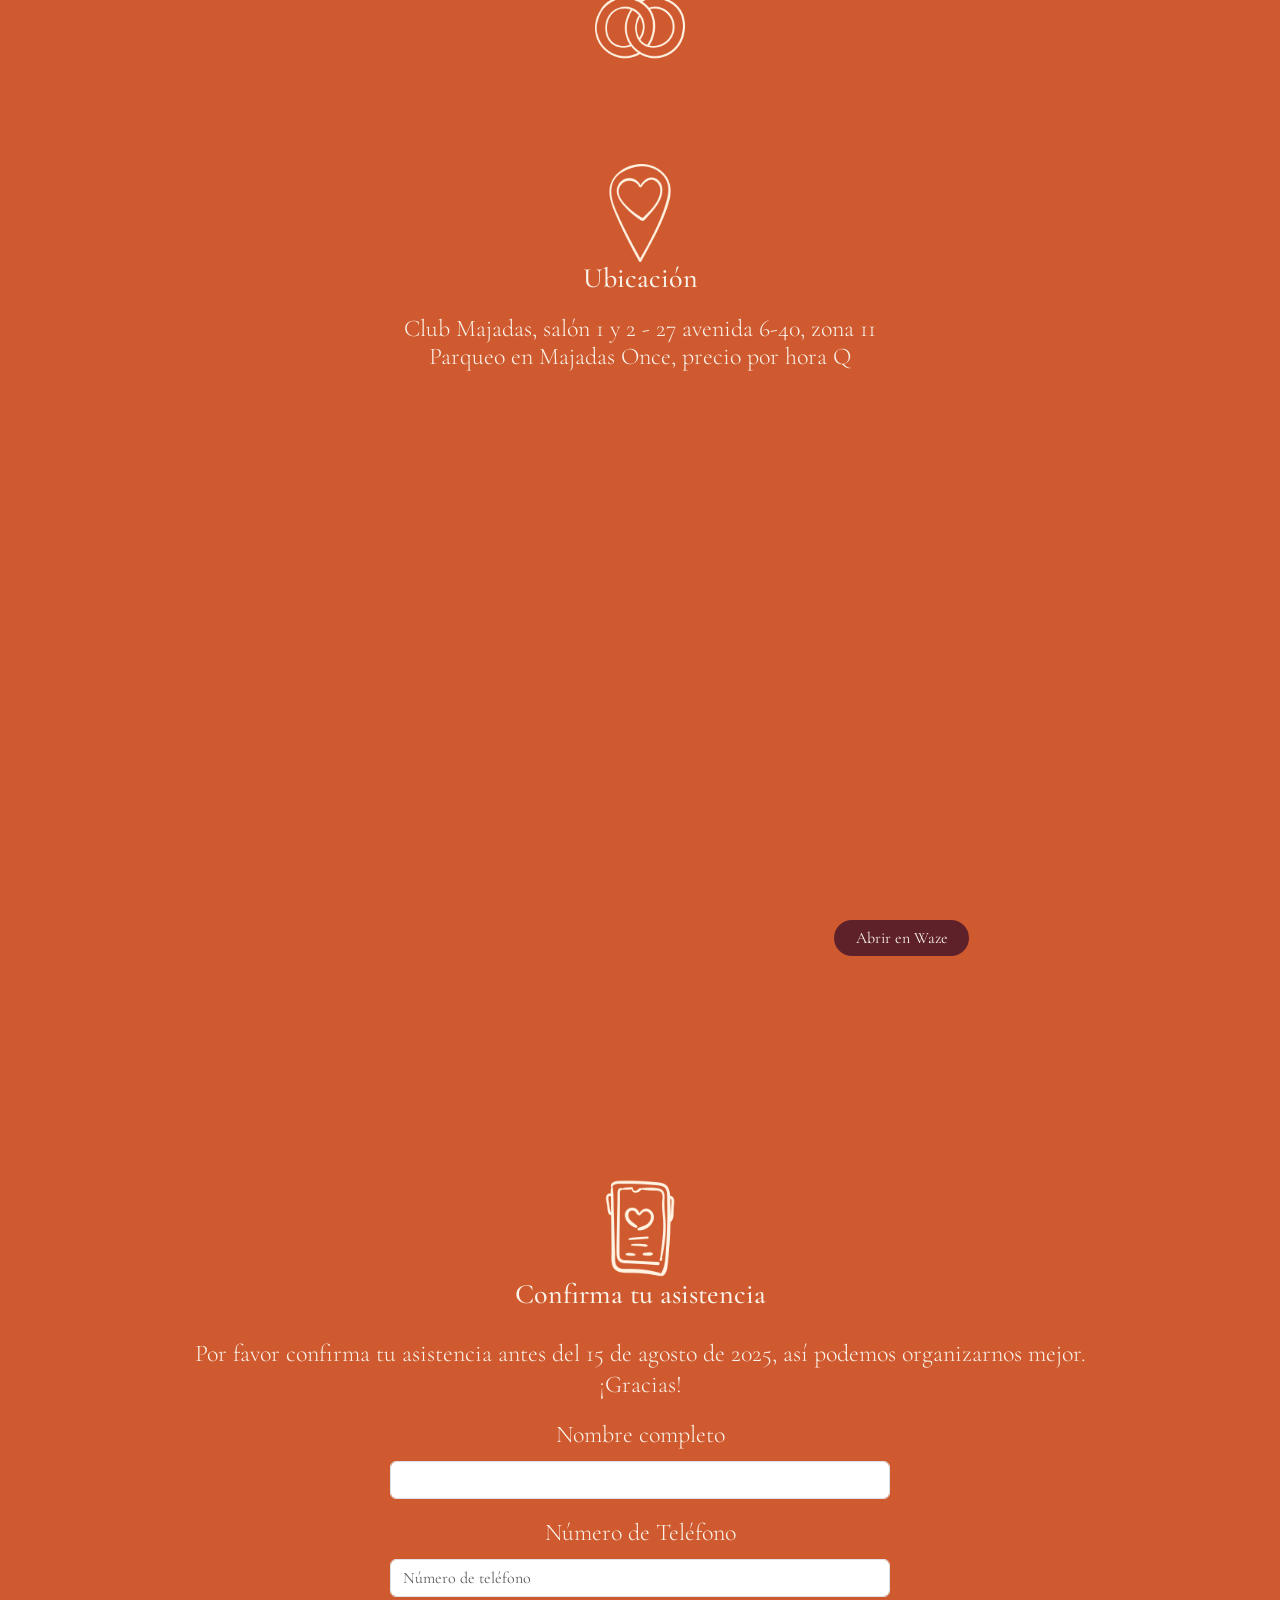
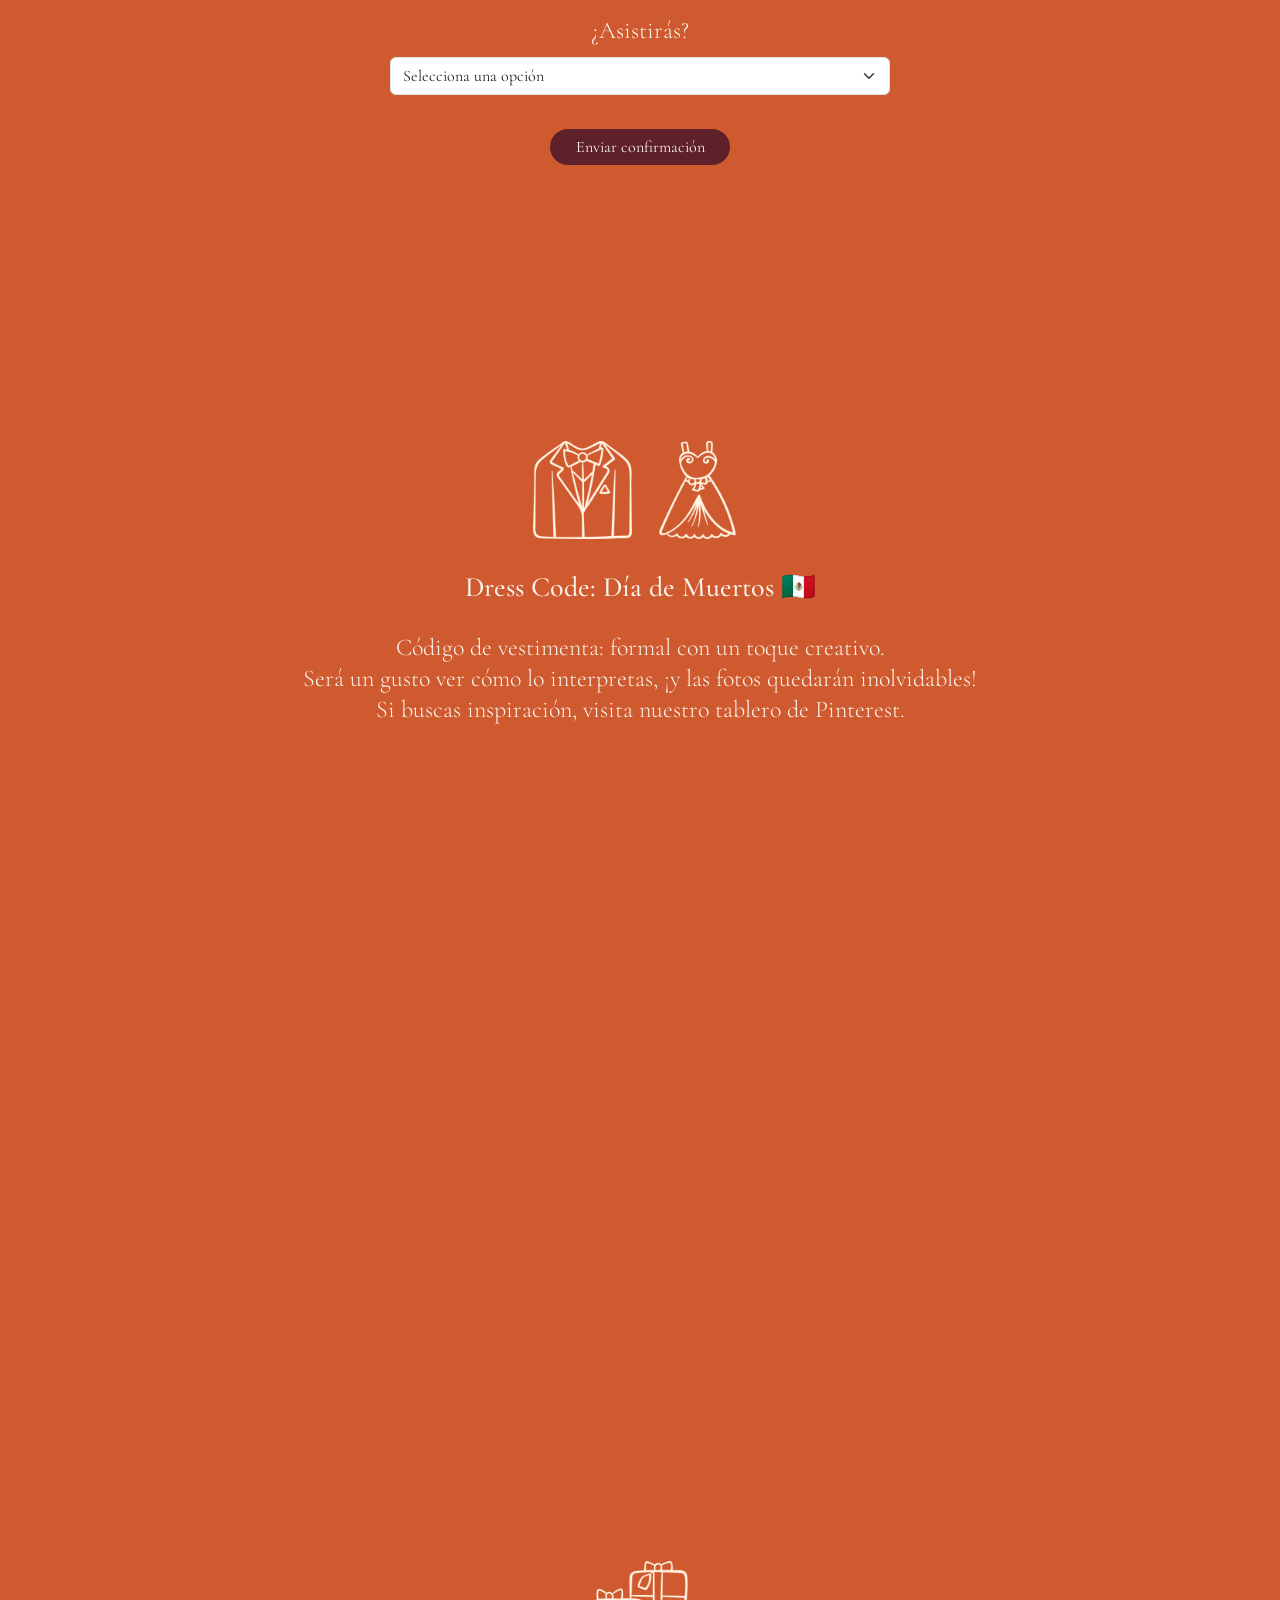
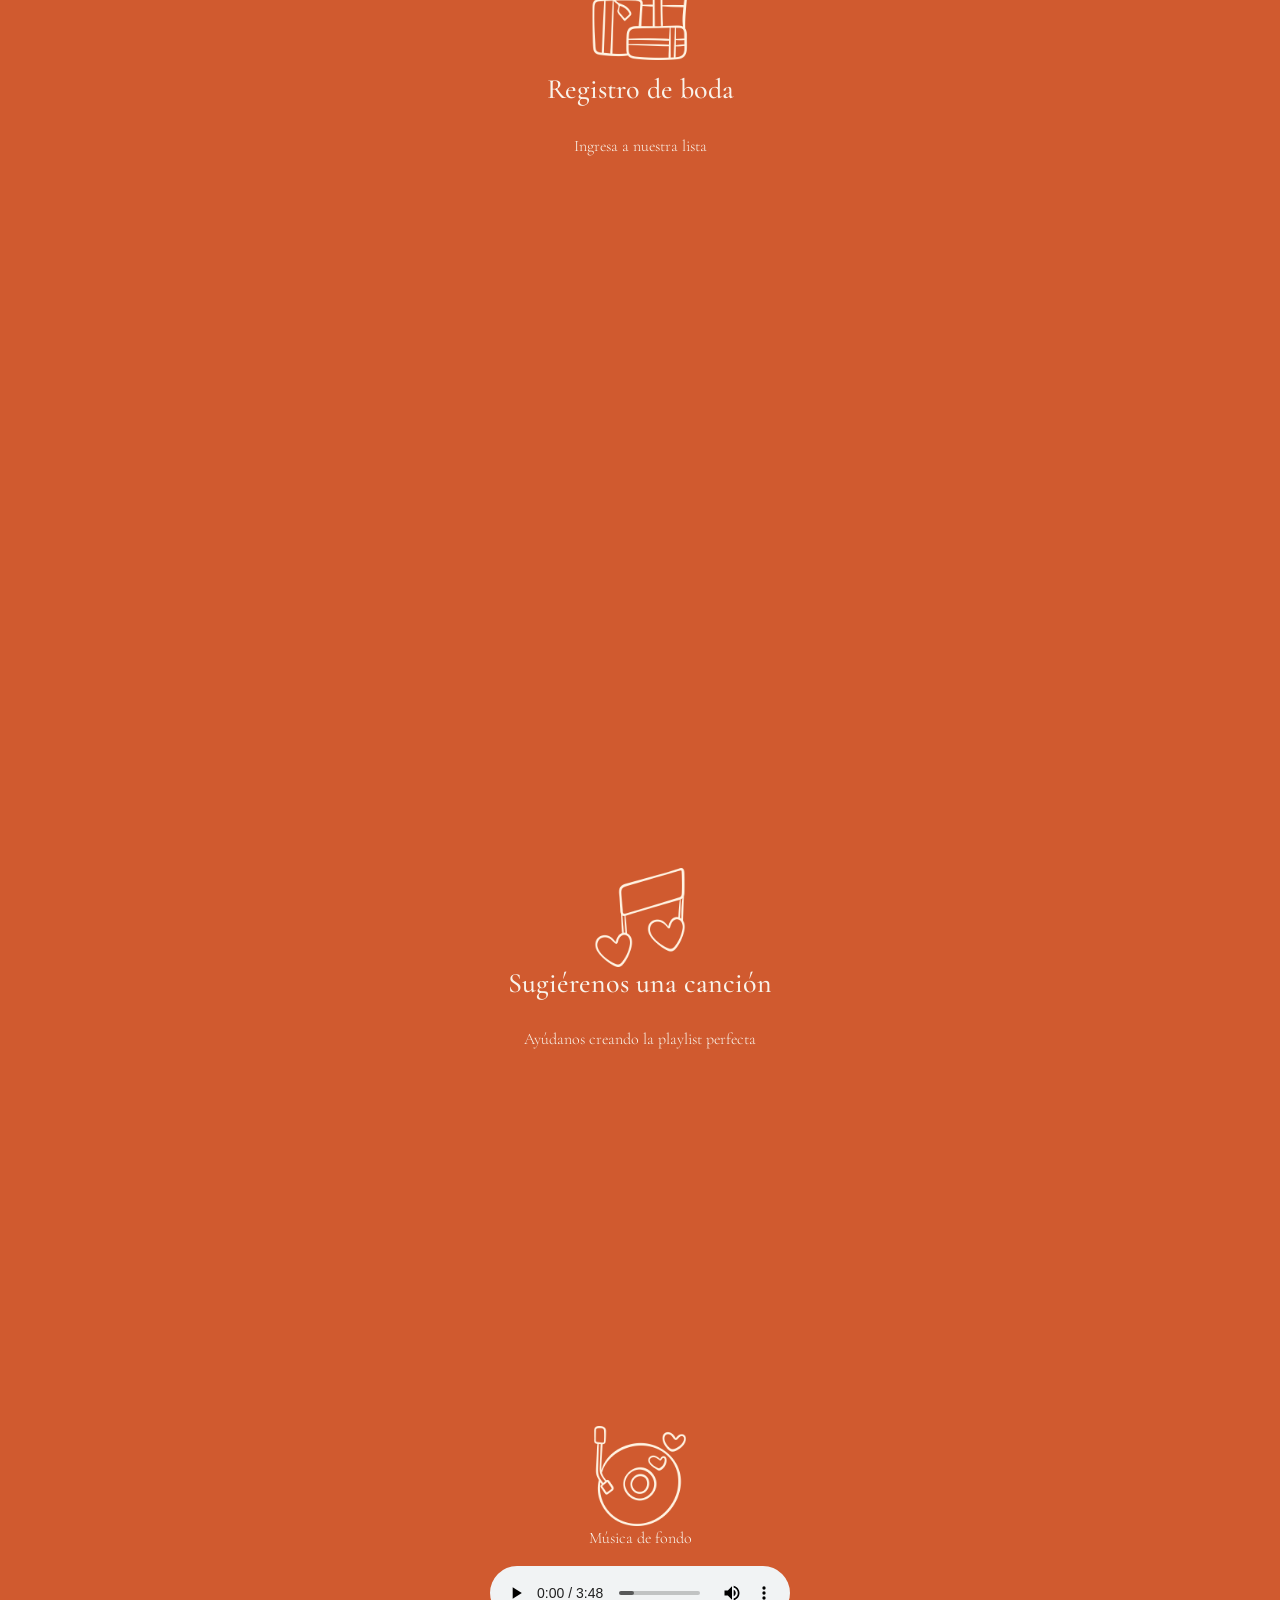
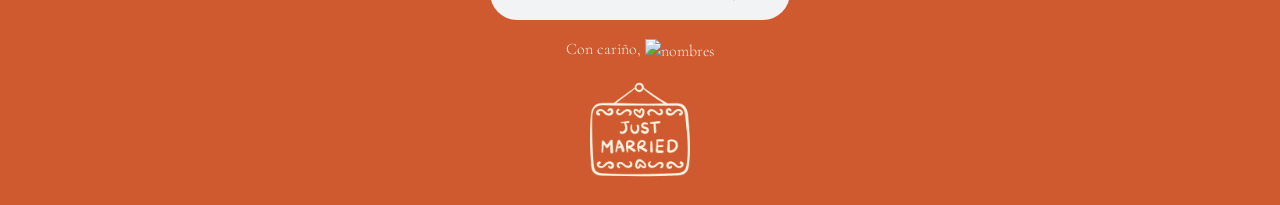
==== commit 9719cdf7: "Actualizaciones al css" ====
--- a/Index.html
+++ b/Index.html
@@ -18,10 +18,8 @@
 
 <body>
 
-  <!-- Sección con bordes decorativos -->
-  <div class="decorated-section position-relative">
-    <img src="Fotos/talavera1.png" alt="Decoración izquierda" class="borde borde-izquierdo position-absolute start-0 top-0 h-100">
-    <img src="Fotos/talavera1.png" alt="Decoración derecha" class="borde borde-derecho position-absolute end-0 top-0 h-100" style="transform: scaleX(-1);">
+  <img src="Fotos/talavera1-1.png" class="borde borde-izquierdo fixed-start">
+  <img src="Fotos/talavera1-1.png" class="borde borde-derecho fixed-end">
 
     <section class="vh-100 d-flex justify-content-center align-items-center flex-column text-center">
       
@@ -43,7 +41,7 @@
       </div>
 
     </section>
-  </div>
+
 
 
 </section>
@@ -172,7 +170,7 @@
         <img class="audio-icon img-fluid" src="Fotos/turntable.png">
         <p class="audio-label">Música de fondo</p>
         <audio controls autoplay loop class="custom-audio">
-          <source src="" type="audio/mpeg">
+          <source src="Musica/Lover.mp3" type="audio/mpeg">
           Tu navegador no soporta el elemento de audio.
         </audio>
     </div>
--- a/format.css
+++ b/format.css
@@ -31,11 +31,13 @@
 }
 
 .borde {
-position: absolute;
-top: 0;
-width: 25vh;
-z-index: 1;
+position: fixed;
+top: -2%;
+bottom: 0;
+width: 13vh;
+z-index: -0;
 opacity: 0.2;
+pointer-events: none;
 }
 
 .borde-izquierdo {
@@ -44,7 +46,6 @@
 
 .borde-derecho {
 right: 0;
-transform: scaleX(-1); /* Voltear horizontalmente si quieres que se vea simétrico */
 }
 
 .contenido {
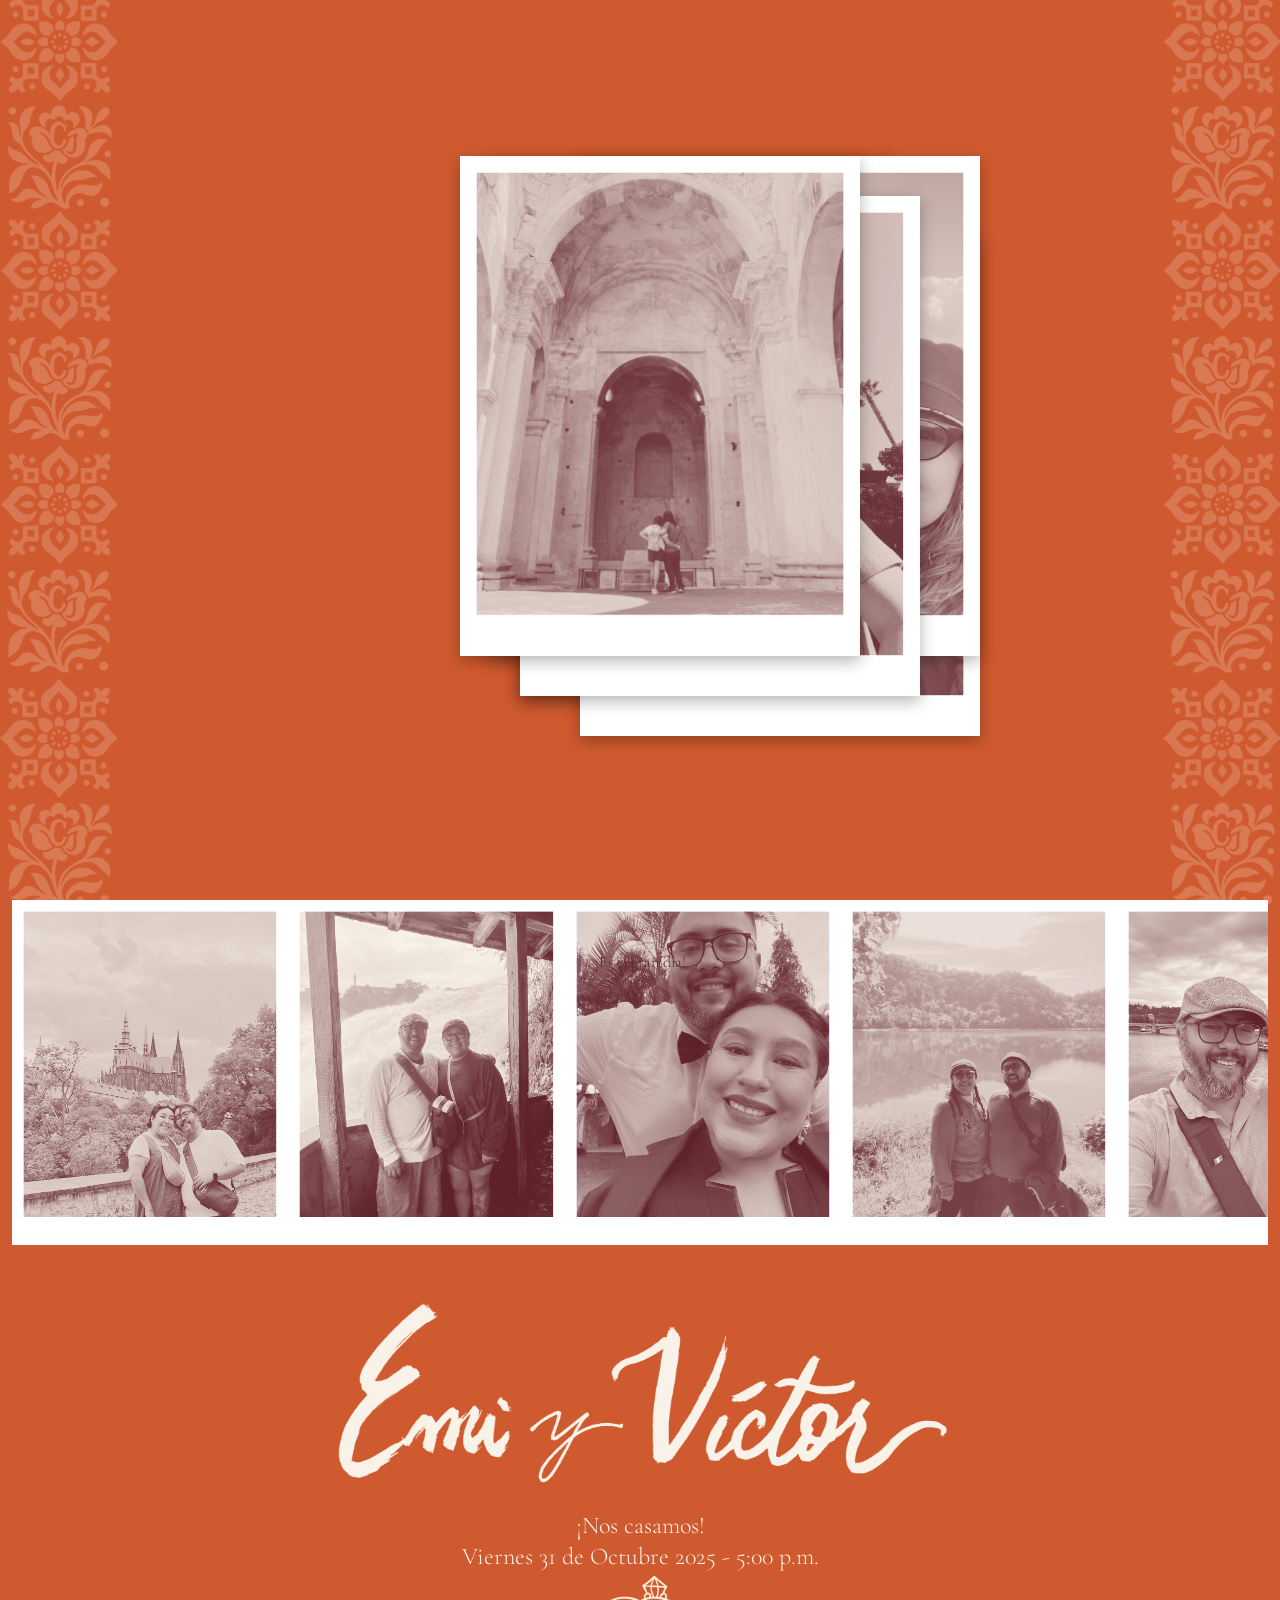
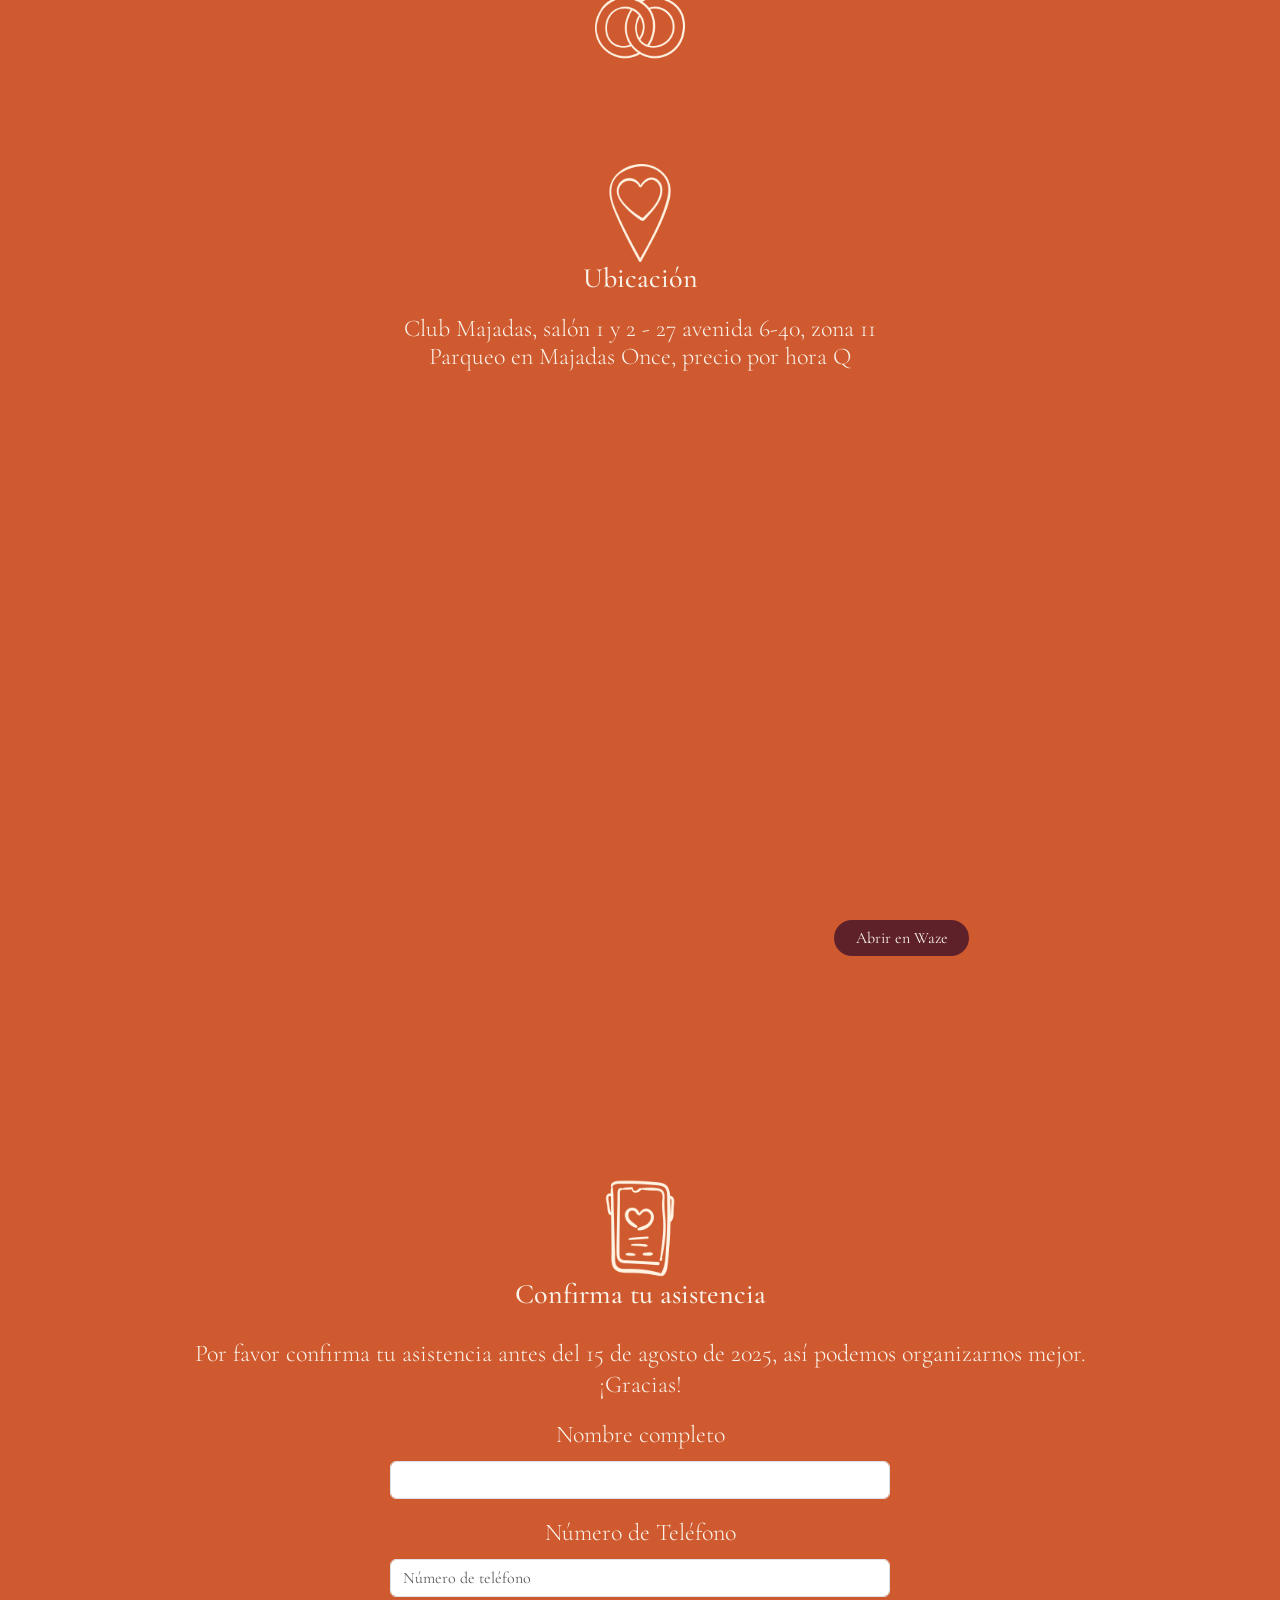
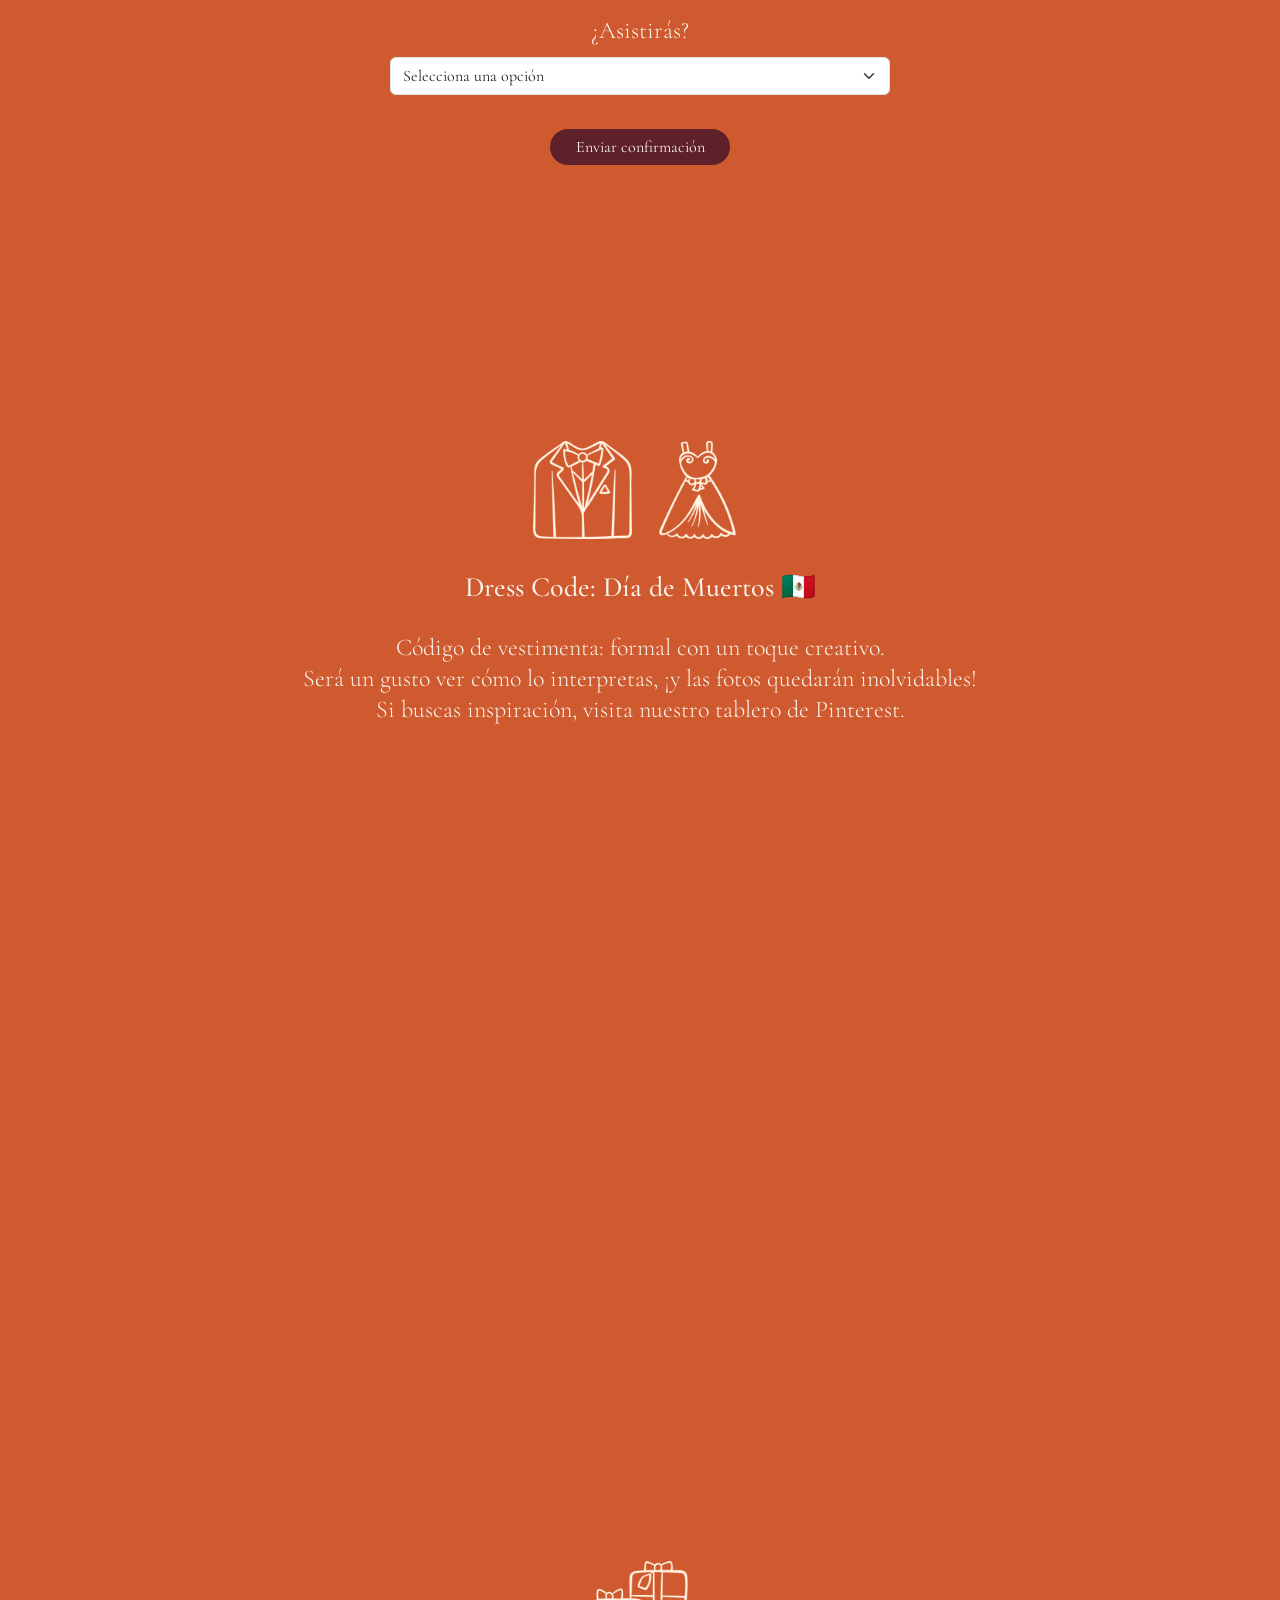
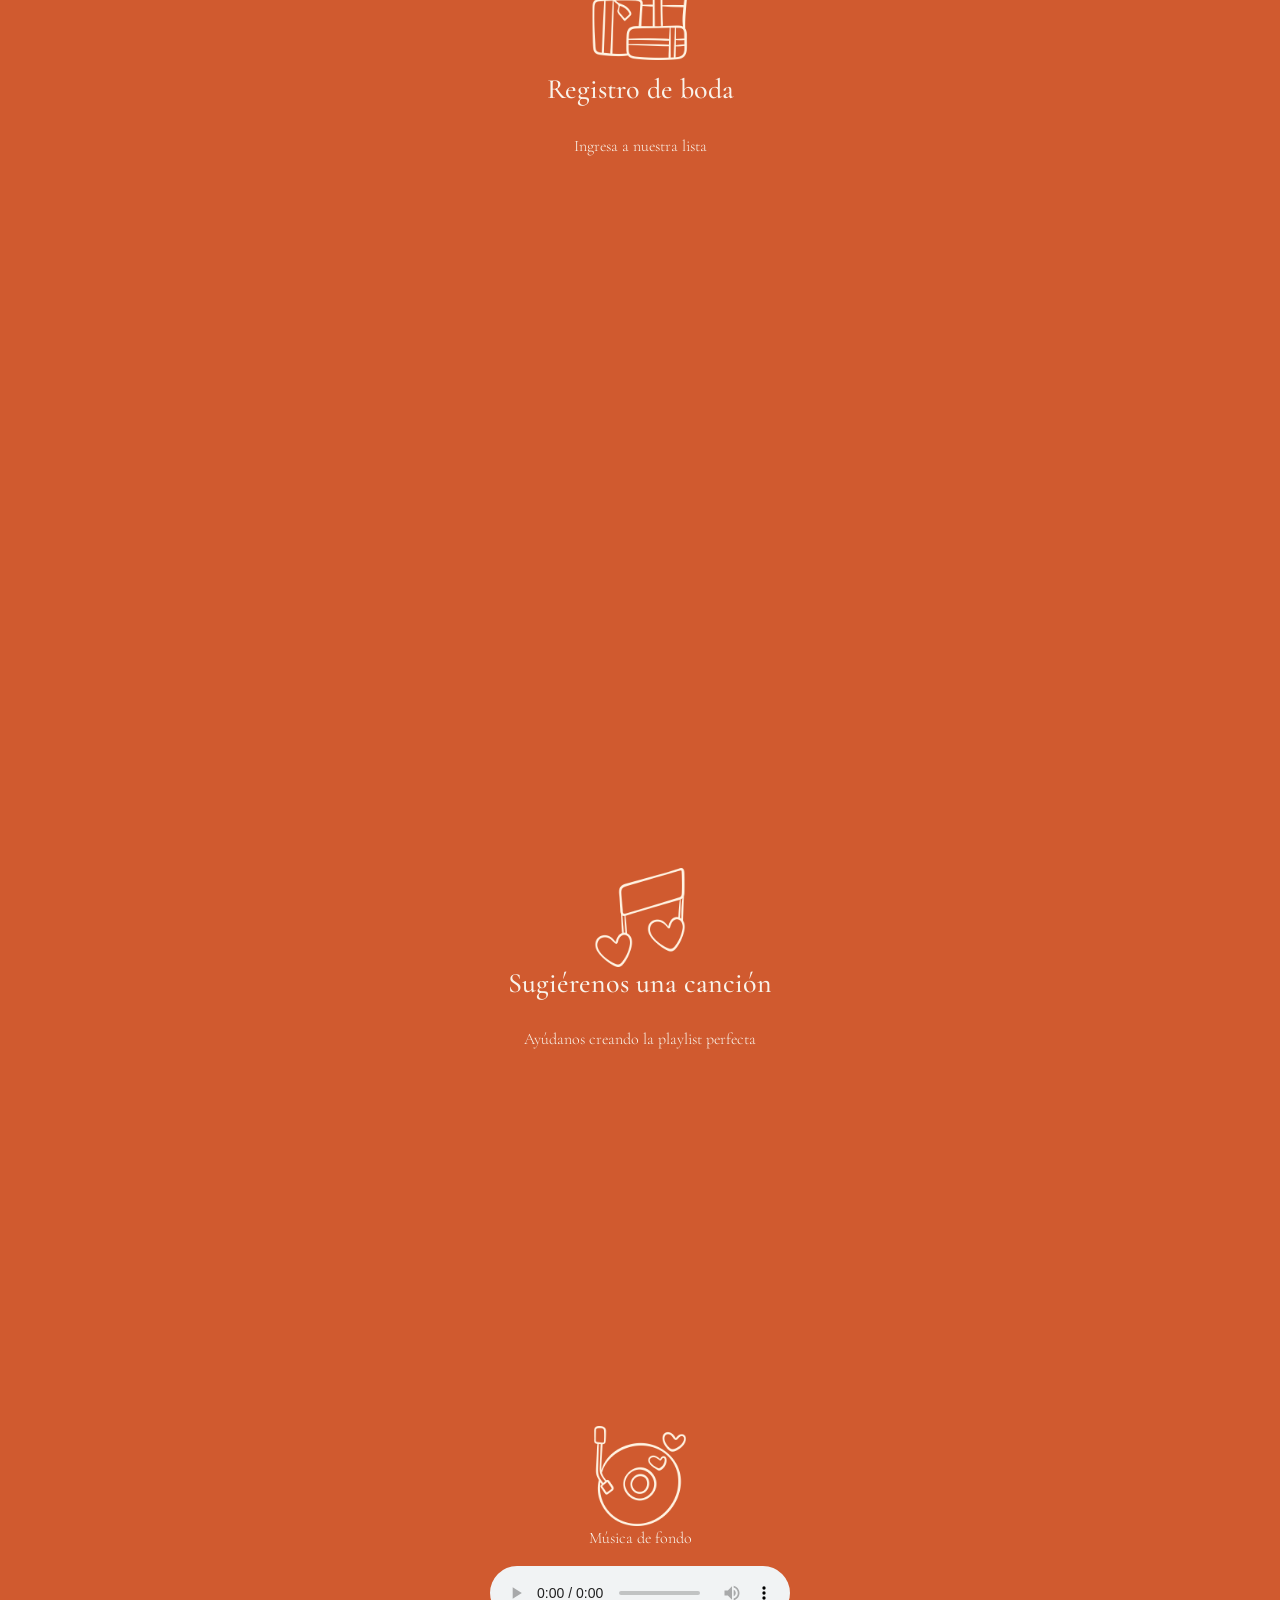
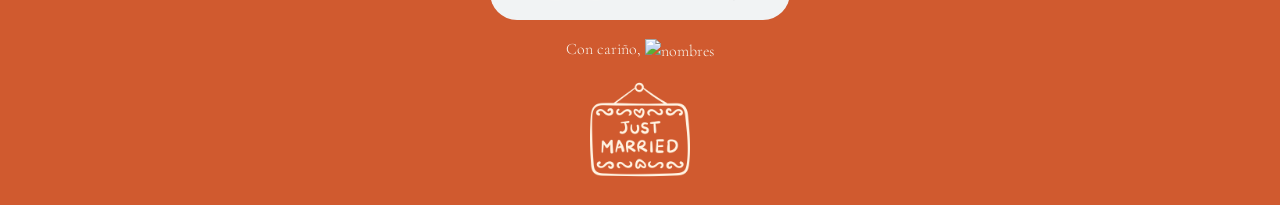
==== commit dab6d6ff: "Actualizaciones a css" ====
--- a/Index.html
+++ b/Index.html
@@ -76,6 +76,16 @@
     <!-- Tu slider debajo -->
       <!-- Slider -->
       <div class="slider-track d-flex flex-nowrap">
+        <img class="photo-slider img-fluid" src="Fotos/img1.png" alt="Foto 1">
+        <img class="photo-slider img-fluid" src="Fotos/img2.png" alt="Foto 2">
+        <img class="photo-slider img-fluid" src="Fotos/img3.png" alt="Foto 3">
+        <img class="photo-slider img-fluid" src="Fotos/img4.png" alt="Foto 4">
+        <img class="photo-slider img-fluid" src="Fotos/img5.png" alt="Foto 5">
+        <img class="photo-slider img-fluid" src="Fotos/img6.png" alt="Foto 6">
+        <img class="photo-slider img-fluid" src="Fotos/img7.png" alt="Foto 7">
+        <img class="photo-slider img-fluid" src="Fotos/img8.png" alt="Foto 8">
+        <img class="photo-slider img-fluid" src="Fotos/img9.png" alt="Foto 9">
+        <img class="photo-slider img-fluid" src="Fotos/img10.png" alt="Foto 10">
         <img class="photo-slider img-fluid" src="Fotos/img1.png" alt="Foto 1">
         <img class="photo-slider img-fluid" src="Fotos/img2.png" alt="Foto 2">
         <img class="photo-slider img-fluid" src="Fotos/img3.png" alt="Foto 3">
@@ -170,7 +180,7 @@
         <img class="audio-icon img-fluid" src="Fotos/turntable.png">
         <p class="audio-label">Música de fondo</p>
         <audio controls autoplay loop class="custom-audio">
-          <source src="Musica/Lover.mp3" type="audio/mpeg">
+          <source src="" type="audio/mpeg">
           Tu navegador no soporta el elemento de audio.
         </audio>
     </div>
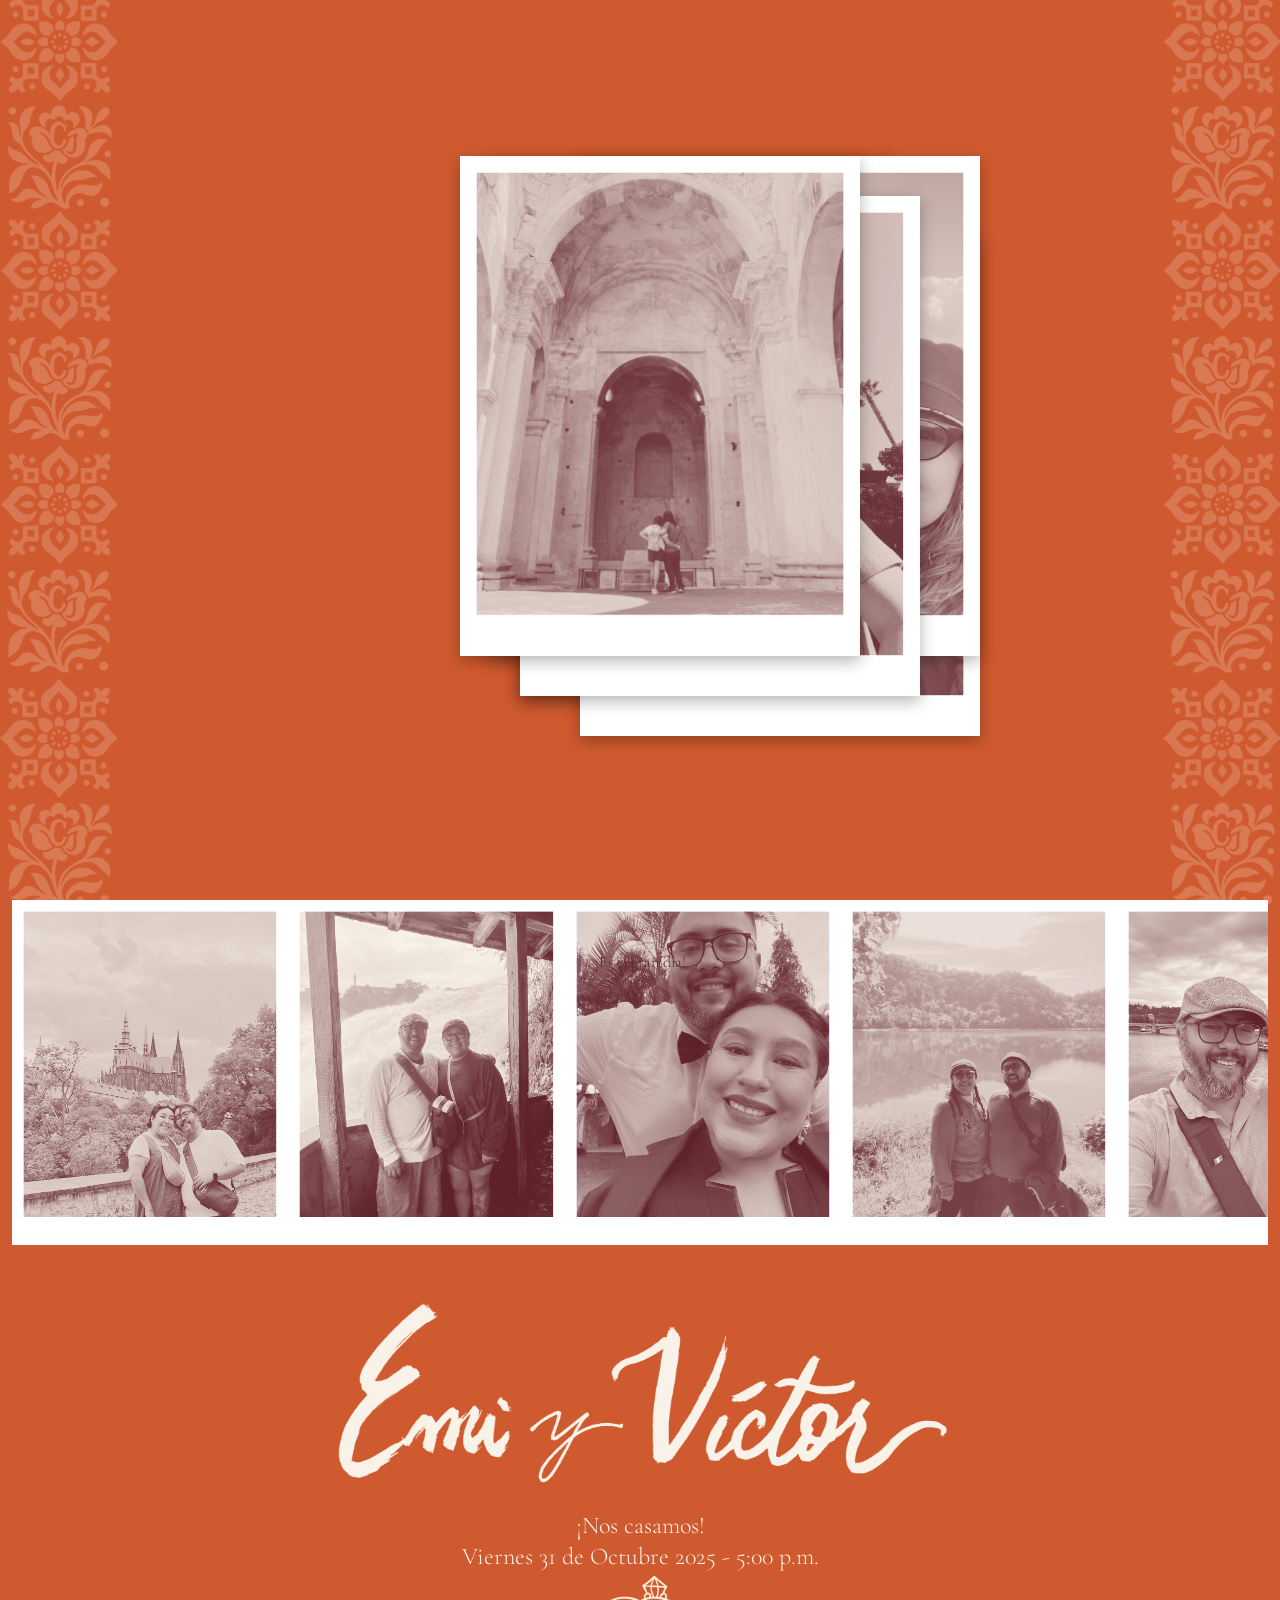
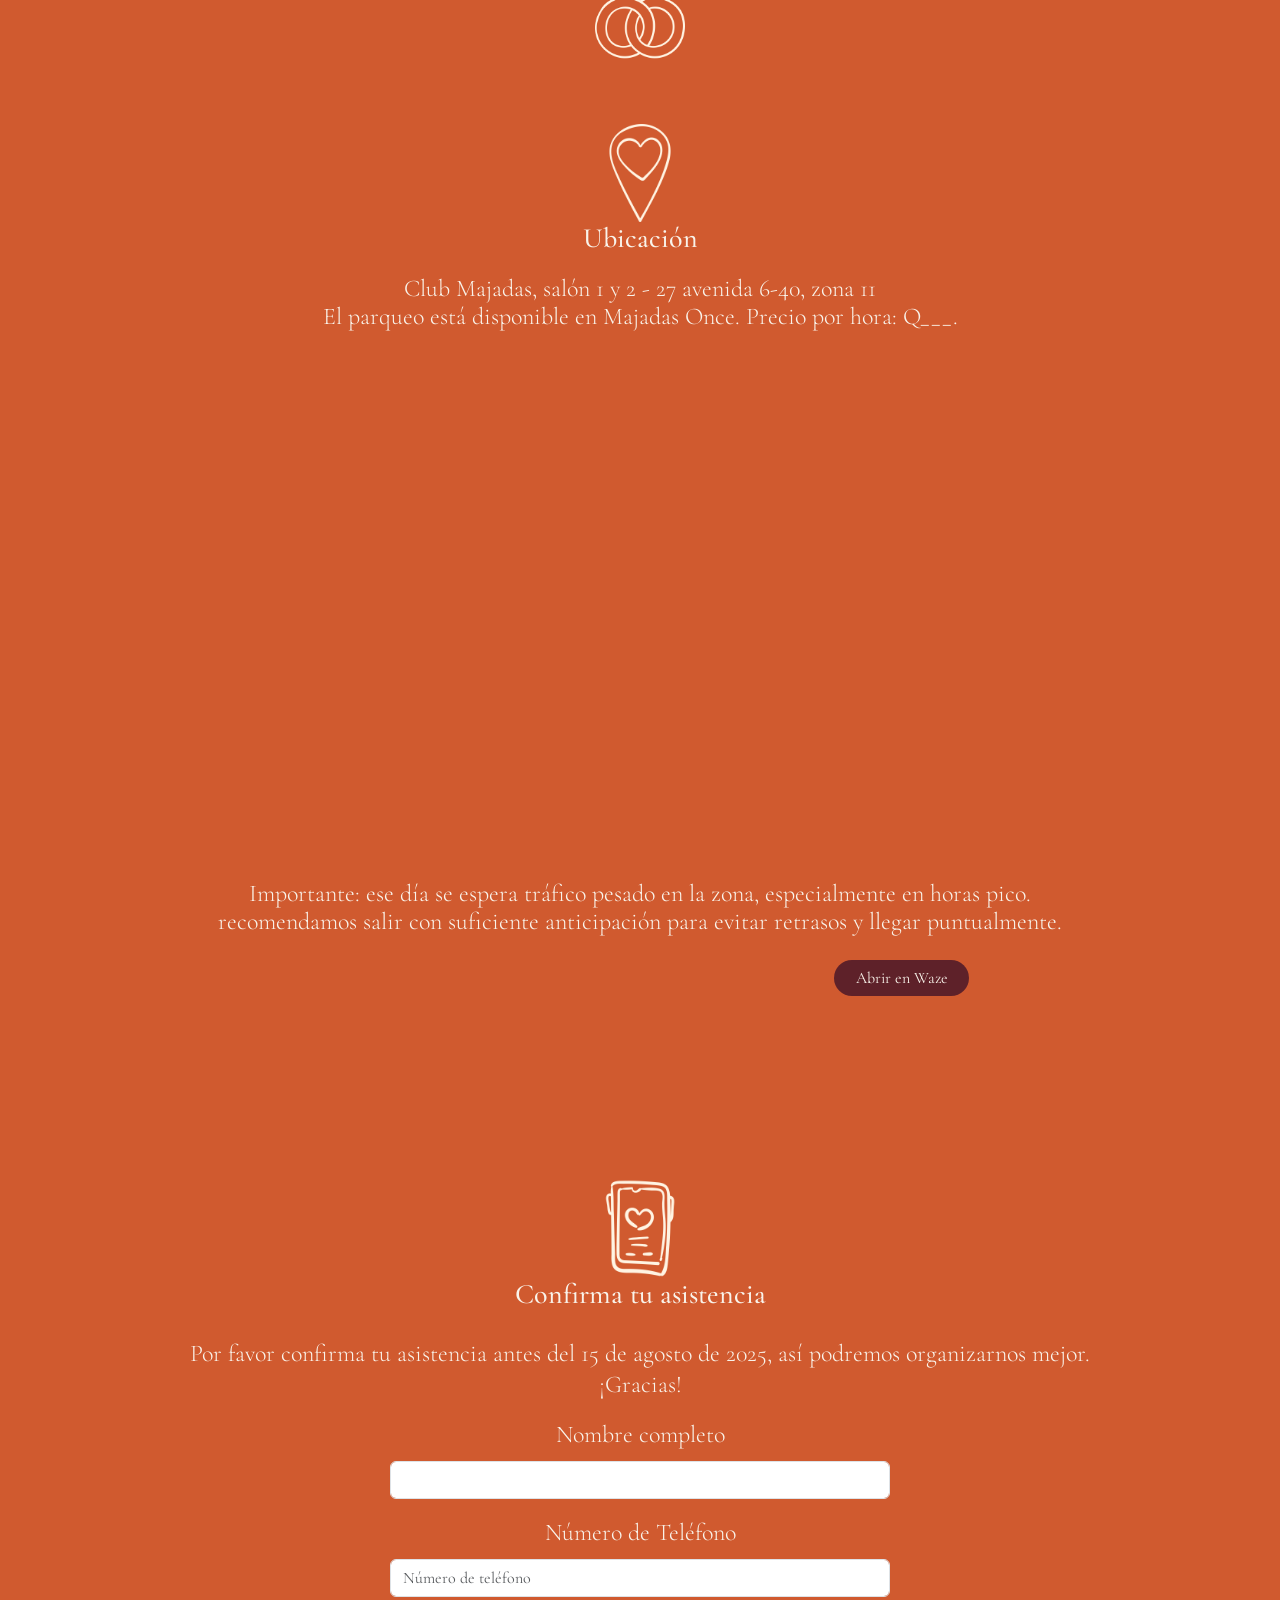
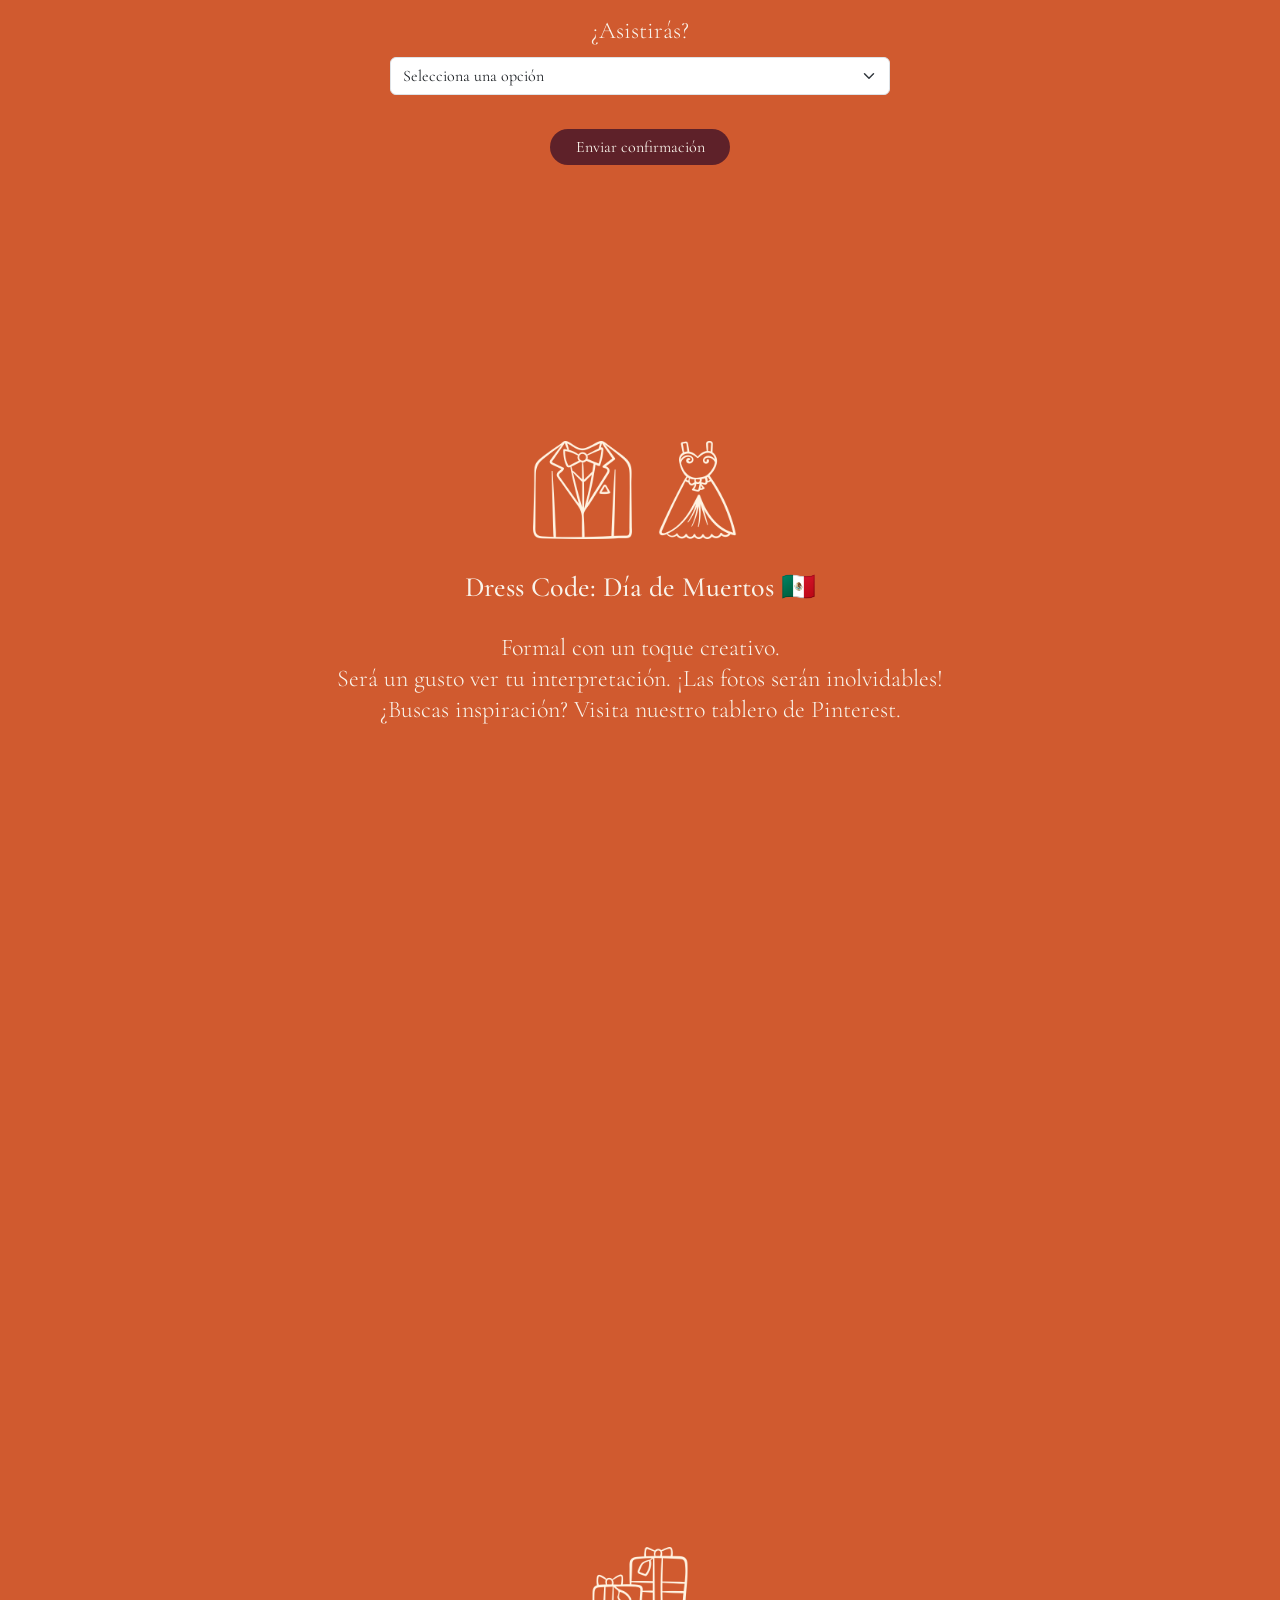
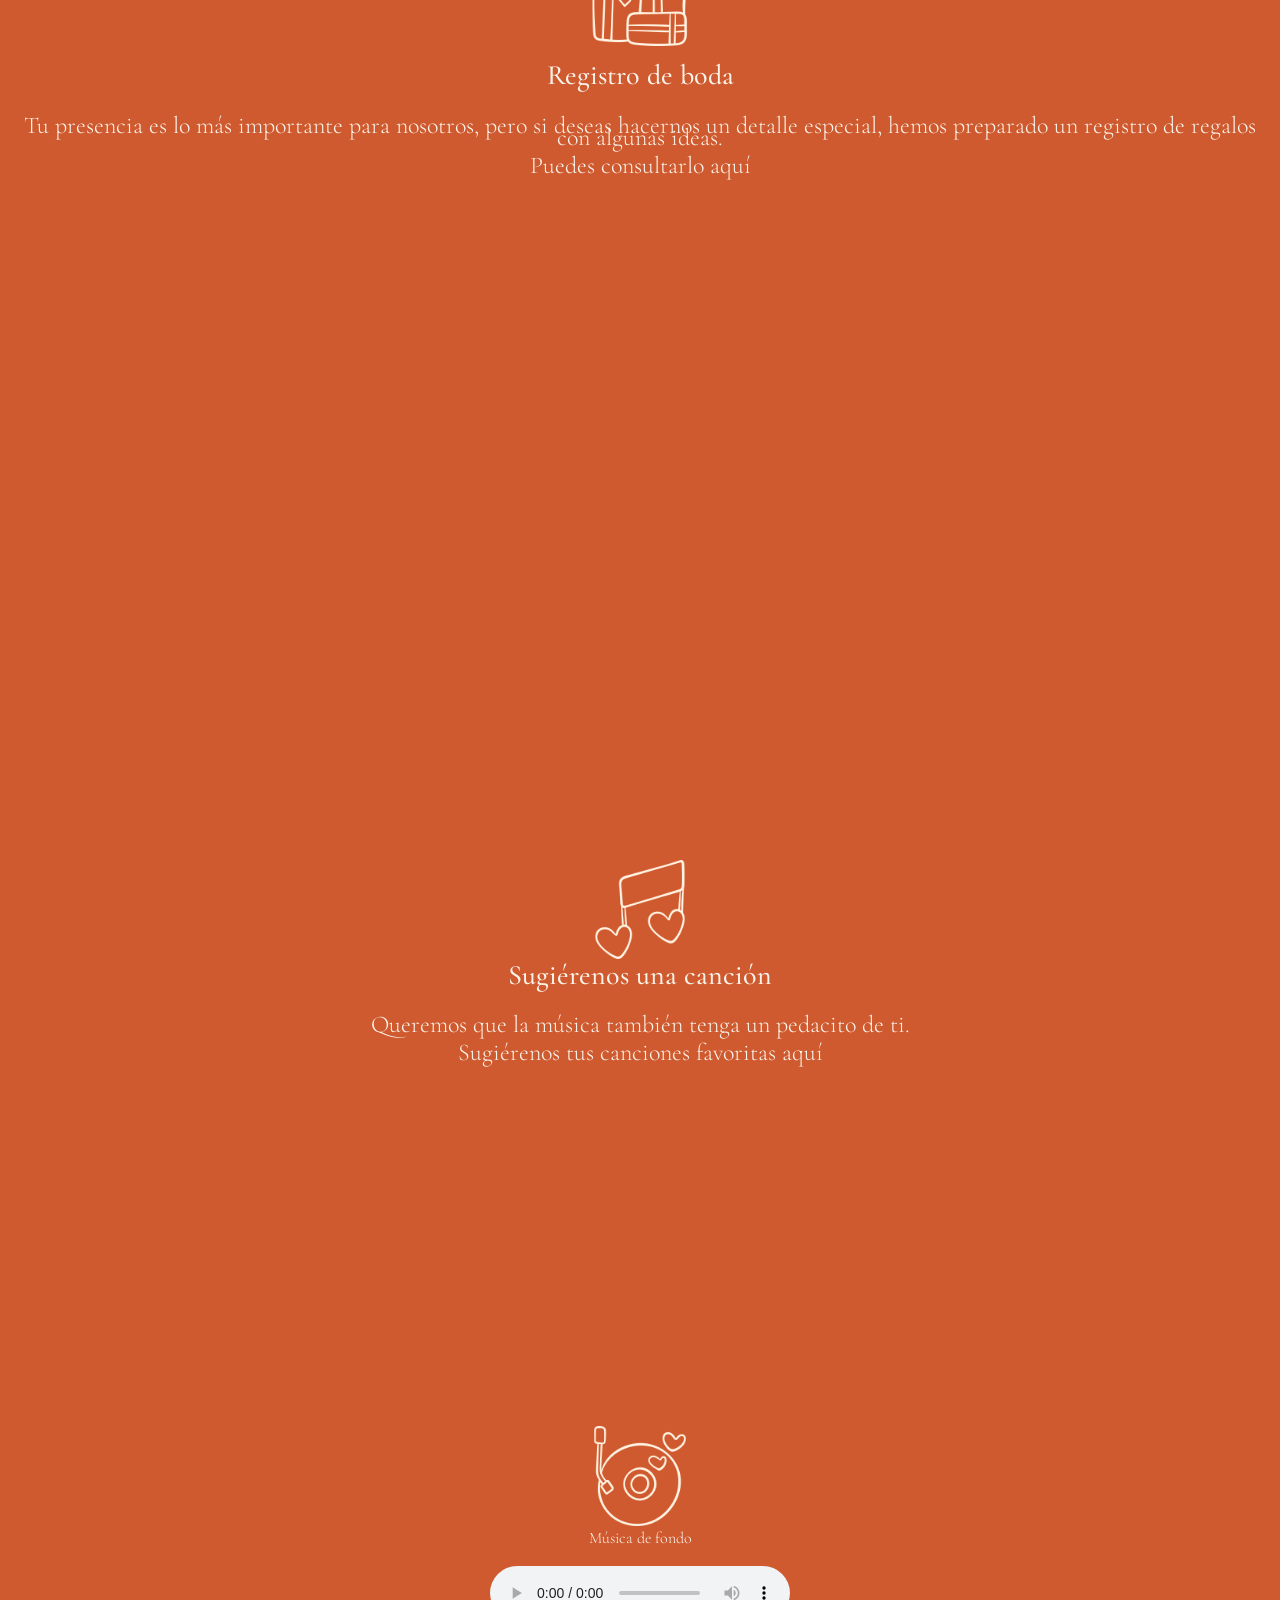
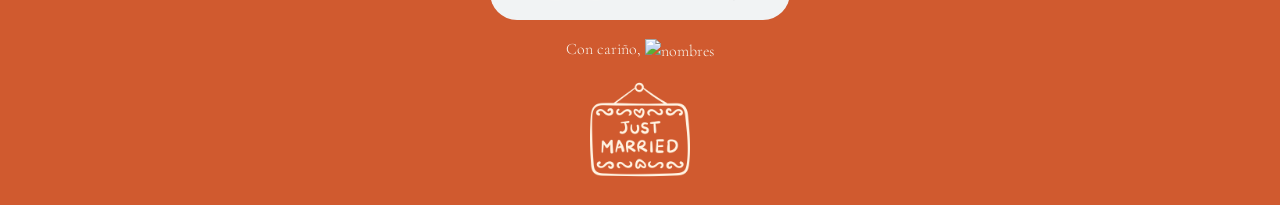
==== commit a90880da: "Actualizaciones en index.html" ====
--- a/Index.html
+++ b/Index.html
@@ -113,10 +113,13 @@
         <img class="ubicacion-icon img-fluid" src="Fotos/placeholder.png" alt="Ubicación">
         <h3 class="title">Ubicación</h3>
         <p class="mapa-text">Club Majadas, salón 1 y 2 - 27 avenida 6-40, zona 11</p>
-        <p class="mapa-text">Parqueo en Majadas Once, precio por hora Q</p>
+        <p class="mapa-text">El parqueo está disponible en Majadas Once. Precio por hora: Q___.</p>
         <div class="map-responsive ratio ratio-4x3 mx-auto">
             <iframe src="https://www.google.com/maps/embed?pb=!1m18!1m12!1m3!1d3860.6334268578526!2d-90.5626822897068!3d14.619946276544594!2m3!1f0!2f0!3f0!3m2!1i1024!2i768!4f13.1!3m3!1m2!1s0x8589a1ac4a4e8949%3A0xc08daa26fa8794a6!2sClub%20Majadas!5e0!3m2!1sen!2sgt!4v1752887139113!5m2!1sen!2sgt" width="600" height="450" style="border:0;" allowfullscreen="" loading="lazy" referrerpolicy="no-referrer-when-downgrade"></iframe>
         </div>
+        <br>
+        <p class="mapa-text"> Importante: ese día se espera tráfico pesado en la zona, especialmente en horas pico.</p>
+        <p class="mapa-text">recomendamos salir con suficiente anticipación para evitar retrasos y llegar puntualmente.</p>
         <a href="https://waze.com/ul?ll=14.619,-90.561&navigate=yes" target="_blank" class="btn btn-primary mt-3">Abrir en Waze</a>
       </div>
     
@@ -124,7 +127,7 @@
       <div class="container-fluid section-full section-alt text-center">
         <img class="rsvp-icon img-fluid" src="Fotos/rsvp.png" alt="RSVP">
         <h3 class="title">Confirma tu asistencia</h3>
-        <p class="rsvp-text">Por favor confirma tu asistencia antes del 15 de agosto de 2025, así podemos organizarnos mejor.<br>
+        <p class="rsvp-text">Por favor confirma tu asistencia antes del 15 de agosto de 2025, así podremos organizarnos mejor.<br>
           ¡Gracias!</p>
         <form class="mx-auto w-100" style="max-width: 500px;">
           <div class="mb-3">
@@ -154,9 +157,9 @@
             <img class="vestuario-icon img-fluid dress" src="Fotos/wedding-dress.png" alt="Vestido">
         </div>
             <h3 class="title mt-3 suggestion">Dress Code: Día de Muertos 🇲🇽</h3>
-            <p class="vestuario-text">Código de vestimenta: formal con un toque creativo. 
-              <br> Será un gusto ver cómo lo interpretas, ¡y las fotos quedarán inolvidables! 
-              <br> Si buscas inspiración, visita nuestro tablero de Pinterest.</p>
+            <p class="vestuario-text">Formal con un toque creativo. 
+              <br> Será un gusto ver tu interpretación. ¡Las fotos serán inolvidables! 
+              <br> ¿Buscas inspiración? Visita nuestro tablero de Pinterest. </p>
             <div class="ratio ratio-16x9" style="max-width: 600px; margin: 0 auto;">
                 <iframe src="https://petracoding.github.io/pinterest/board.html?link=iemaielyu/sugerencias-de-vestuario/&hideHeader=0&hideFooter=0&transparent=0"></iframe>
               </div>
@@ -166,14 +169,16 @@
       <div class="container-fluid section-full section-alt text-center full-height">
         <img class="registro-icon img-fluid" src="Fotos/gifts.png" alt="Regalos">
         <h3 class="title">Registro de boda</h3>
-        <a href="">Ingresa a nuestra lista</a>
+        <p class="mapa-text">Tu presencia es lo más importante para nosotros, pero si deseas hacernos un detalle especial, hemos preparado un registro de regalos con algunas ideas.</p>
+        <a href="" class="mapa-text">Puedes consultarlo aquí</a>
       </div>
     
       <!-- Música -->
       <div class="container-fluid section-full section-alt text-center full-height">
         <img class="musica-icon img-fluid" src="Fotos/music-note.png" alt="Música">
         <h3 class="title">Sugiérenos una canción</h3>
-        <a href="">Ayúdanos creando la playlist perfecta</a>
+        <p class="mapa-text">Queremos que la música también tenga un pedacito de ti.</p>
+        <a href="" class="mapa-text">Sugiérenos tus canciones favoritas aquí</a>
       </div>
 
     <div class="audio-wrapper text-center mt-3">
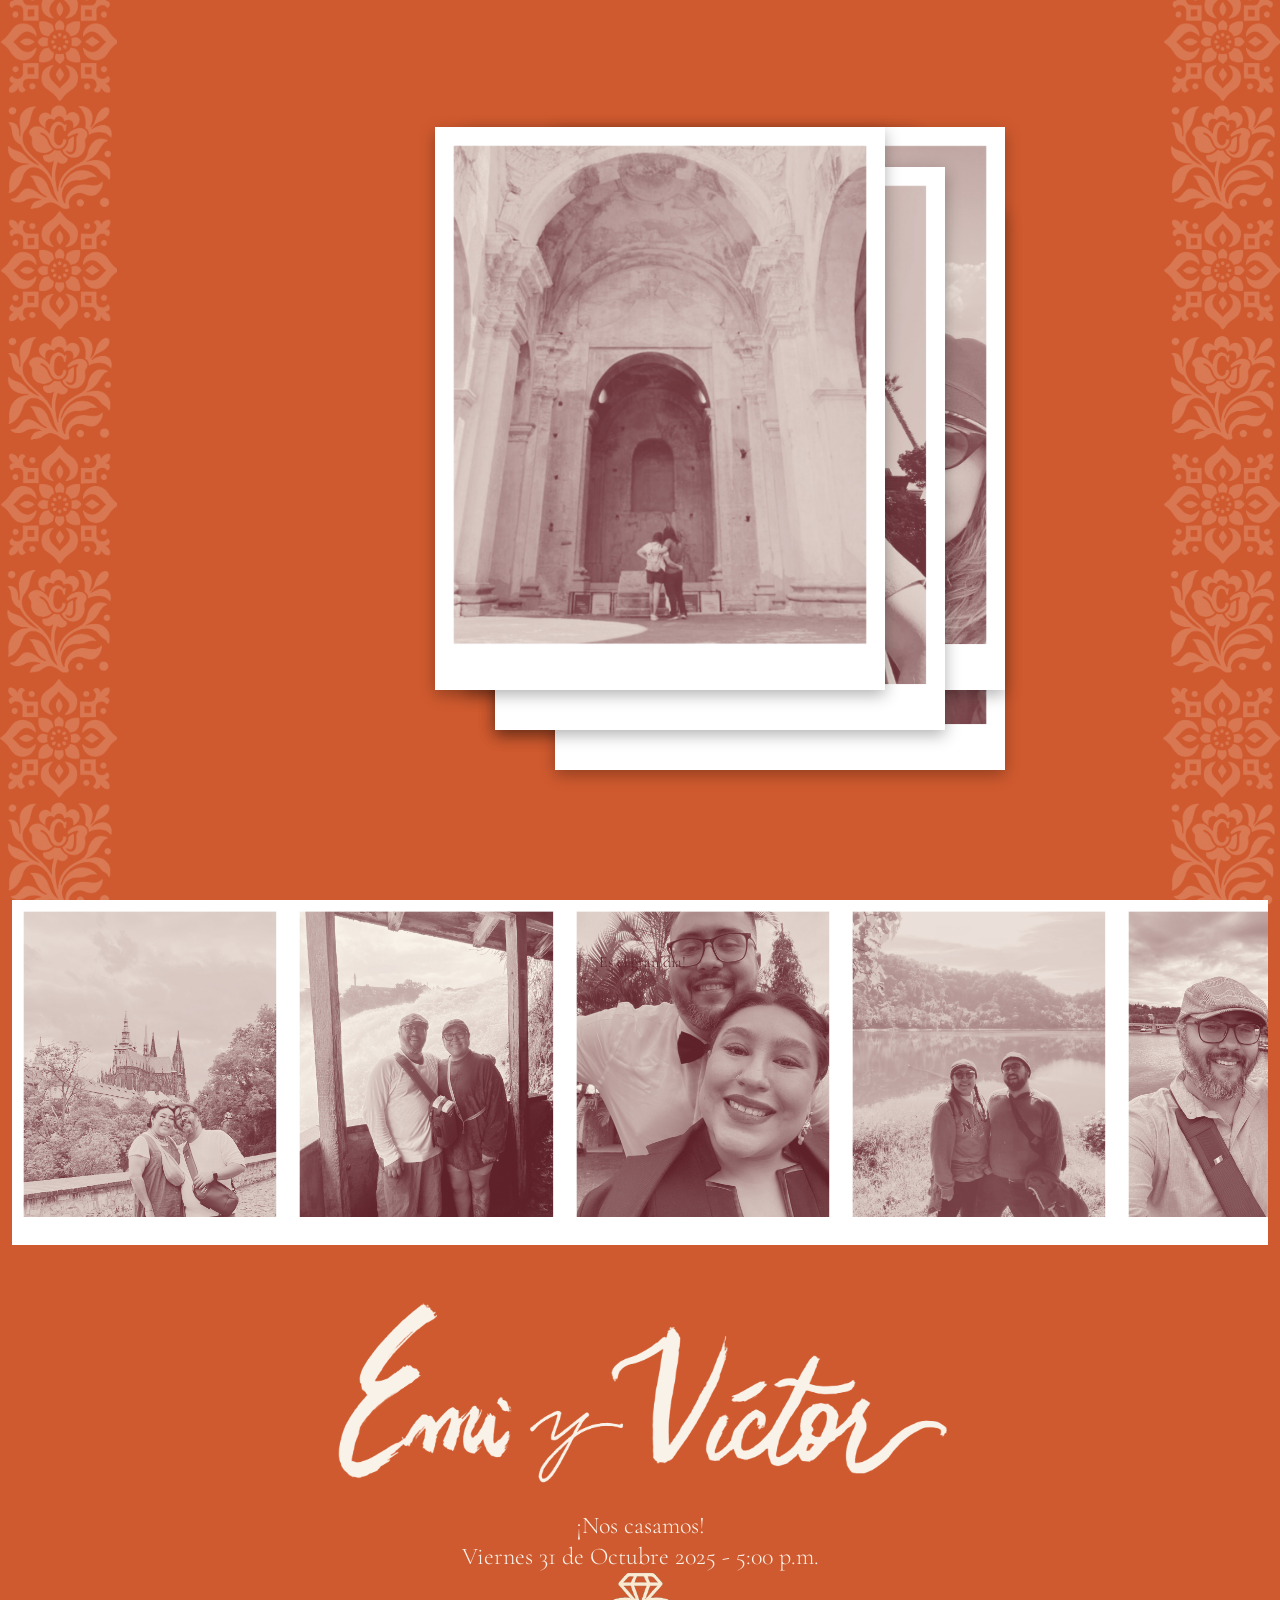
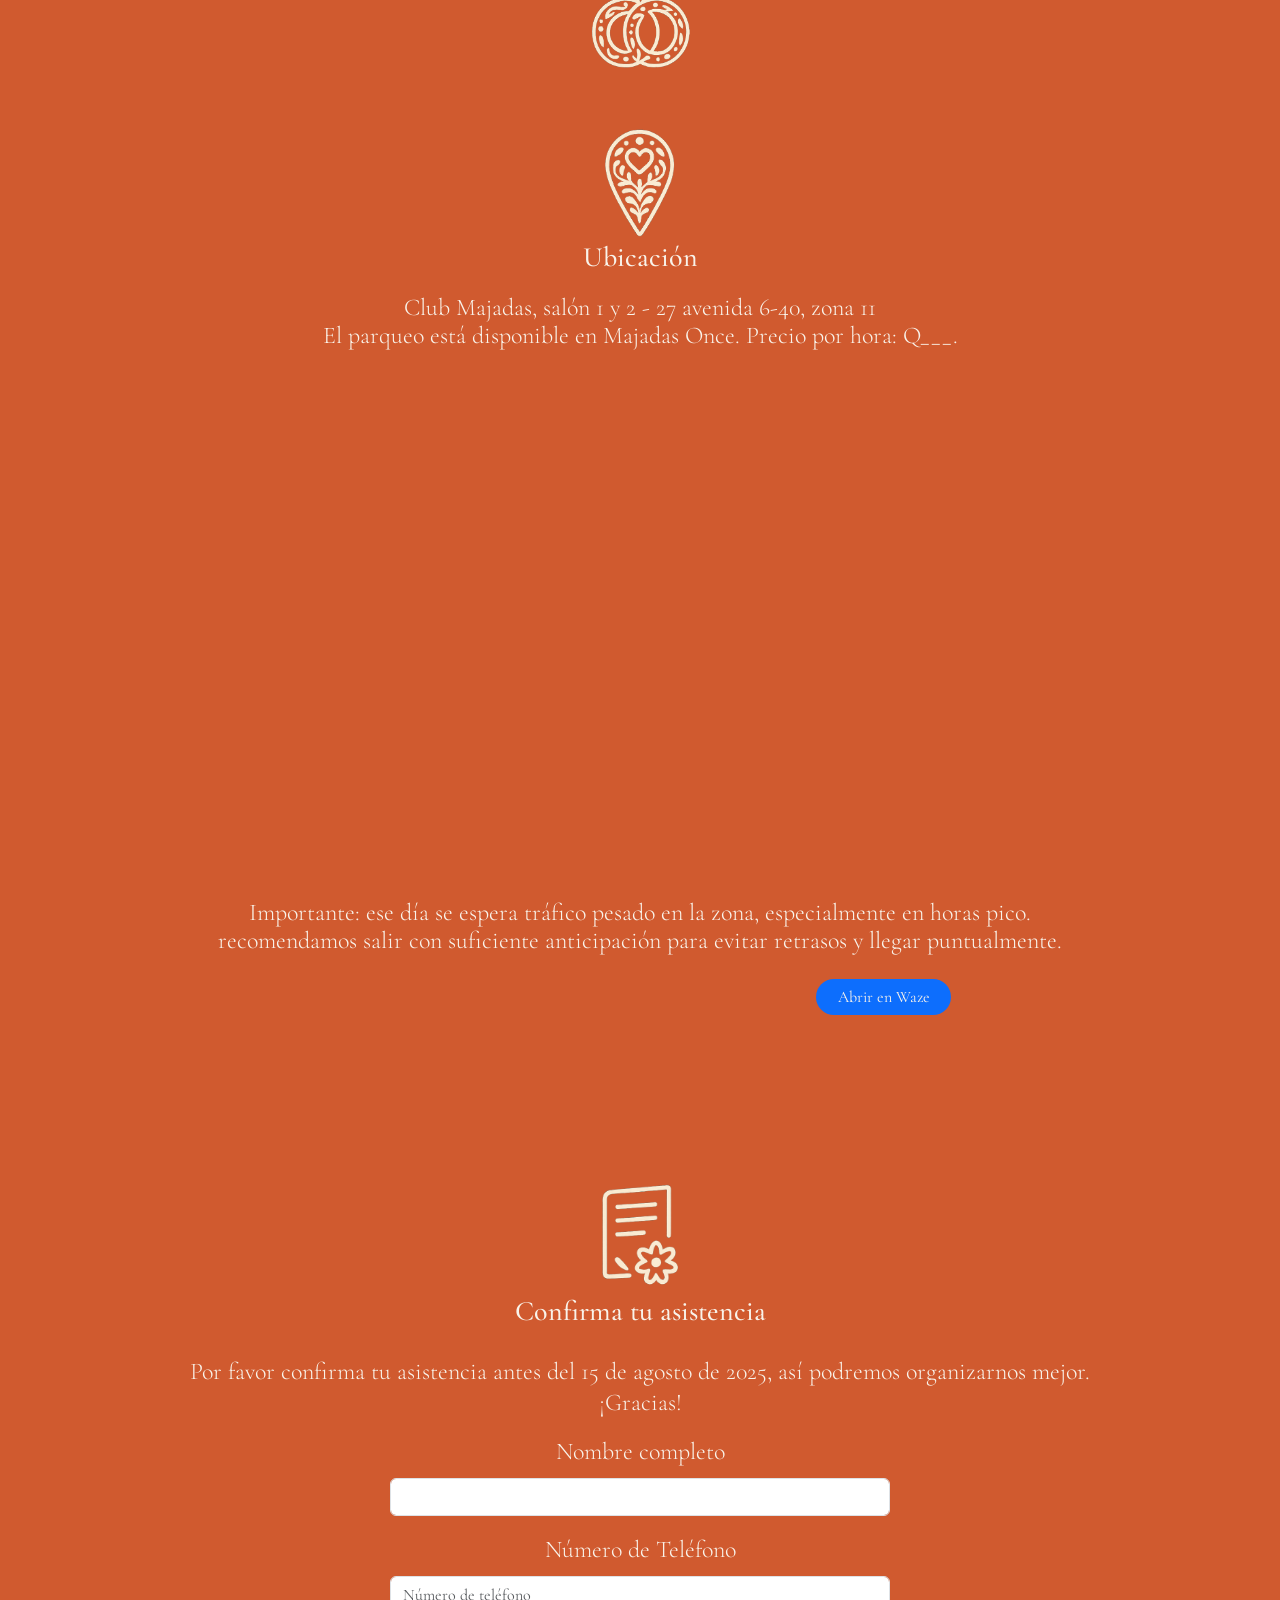
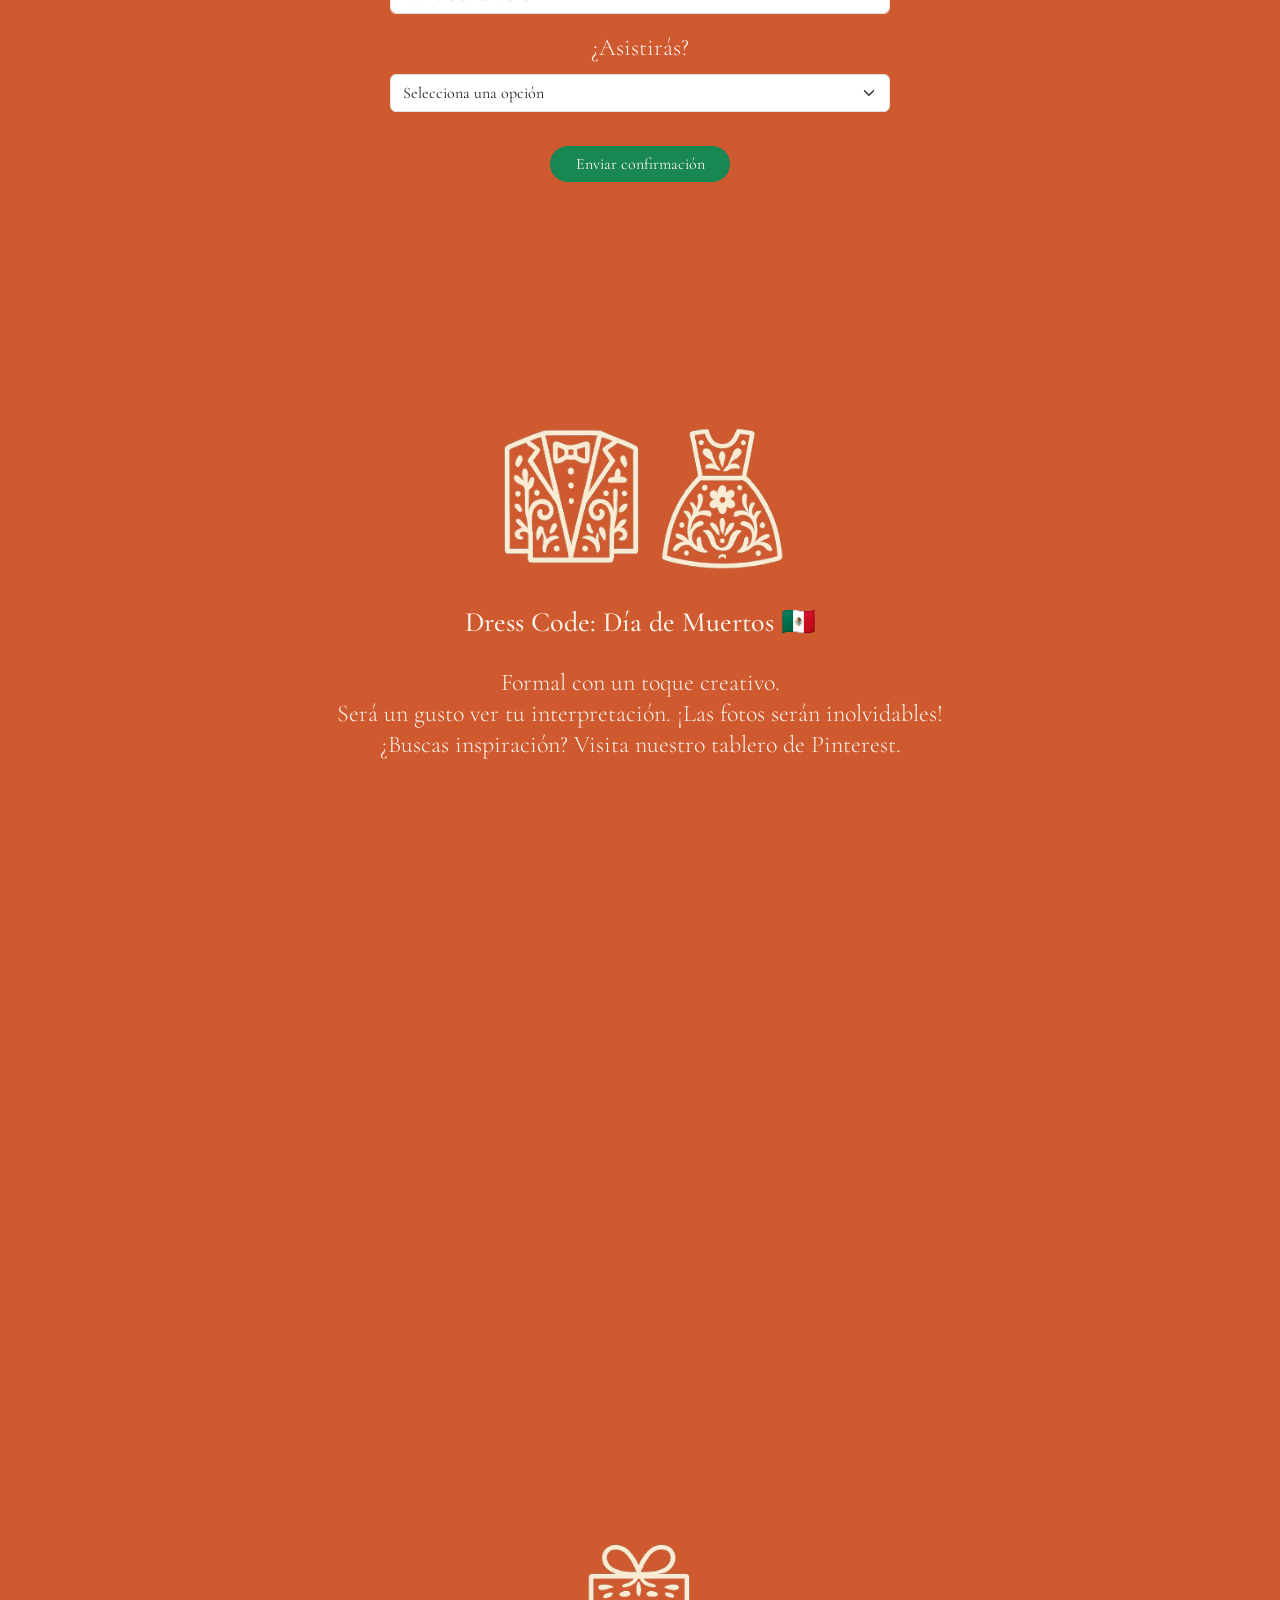
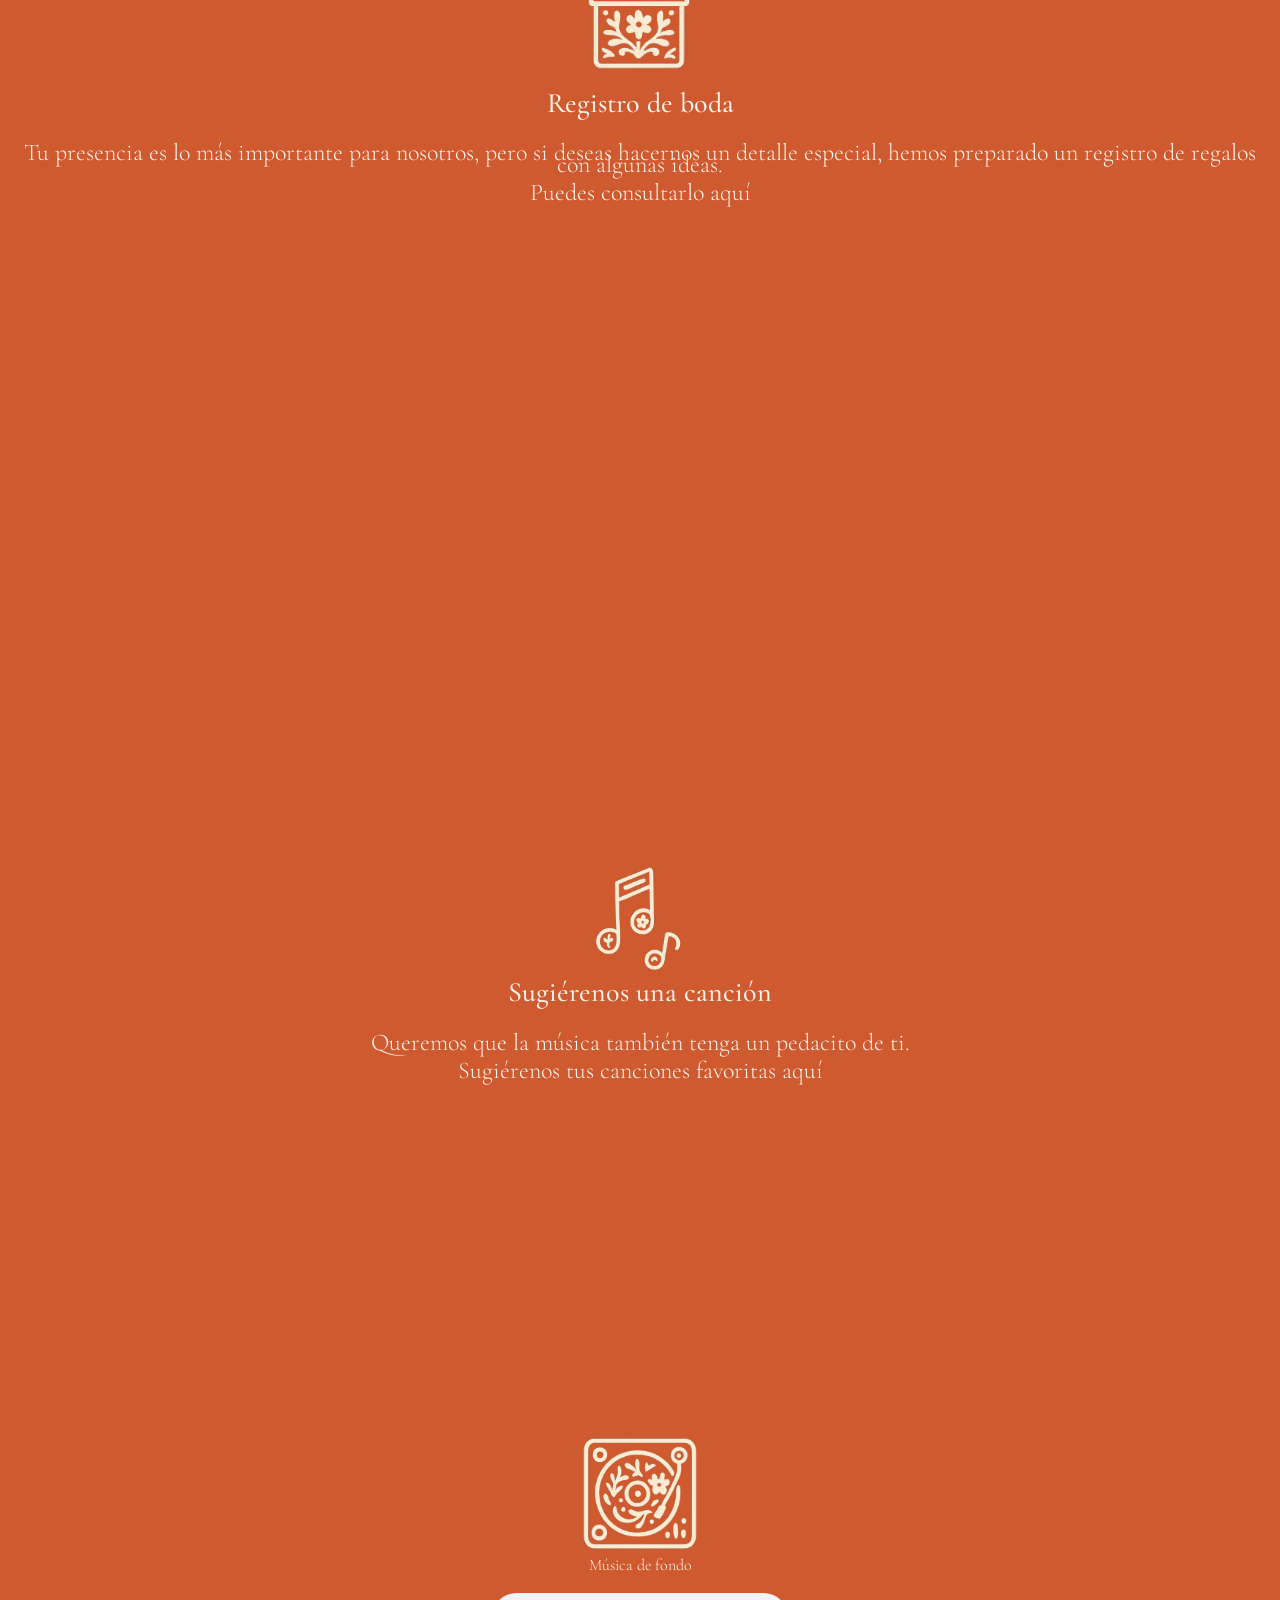
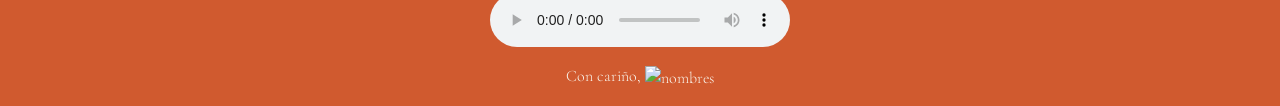
==== commit b0755fa1: "Cambios varios" ====
--- a/Index.html
+++ b/Index.html
@@ -24,7 +24,7 @@
     <section class="vh-100 d-flex justify-content-center align-items-center flex-column text-center">
       
       <!-- Contenedor para imágenes de bienvenida -->
-      <div class="image-stack position-relative" style="width: 400px; height: 400px;">
+      <div class="image-stack position-relative" style="width: 50vh; height: 50vh;">
         <img src="Fotos/img11.png" alt="Imagen 1" class="bienvenida-img position-absolute" style="top: 0; left: 50px; opacity: 0; animation: fadeInMove 1s forwards 0.5s;">
         <img src="Fotos/img12.png" alt="Imagen 2" class="bienvenida-img position-absolute" style="top: 40px; left: 80px; opacity: 0; animation: fadeInMove 1s forwards 1.5s;">
         <img src="Fotos/img15.png" alt="Imagen 3" class="bienvenida-img position-absolute" style="top: 80px; left: 140px; opacity: 0; animation: fadeInMove 1s forwards 2.5s;">
@@ -36,7 +36,7 @@
       <!-- Botón de entrada -->
       <div class="text-center">
         <a href="#principal" id="btnEntrar" class="btn btn-light mt-4" style="opacity: 0; pointer-events: none; transition: opacity 1s;">
-          Entrar
+          <img src="fotos/entrar.png" class="btn-light">
         </a>
       </div>
 
@@ -105,12 +105,12 @@
           <img class="name img-fluid" src="Fotos/nombres beige.png" alt="nombres">
           <p class="mb-0">¡Nos casamos! <br>
           Viernes 31 de Octubre 2025 - 5:00 p.m.</p>
-          <img class="name-icon img-fluid" src="Fotos/wedding-ring.png" alt="Anillo">
+          <img class="name-icon img-fluid" src="Fotos/rings.png" alt="Anillo">
     </div>
     
       <!-- Mapa -->
       <div class="container-fluid section-full section-alt text-center">
-        <img class="ubicacion-icon img-fluid" src="Fotos/placeholder.png" alt="Ubicación">
+        <img class="ubicacion-icon img-fluid" src="Fotos/ubicacion.png" alt="Ubicación">
         <h3 class="title">Ubicación</h3>
         <p class="mapa-text">Club Majadas, salón 1 y 2 - 27 avenida 6-40, zona 11</p>
         <p class="mapa-text">El parqueo está disponible en Majadas Once. Precio por hora: Q___.</p>
@@ -125,7 +125,7 @@
     
       <!-- RSVP -->
       <div class="container-fluid section-full section-alt text-center">
-        <img class="rsvp-icon img-fluid" src="Fotos/rsvp.png" alt="RSVP">
+        <img class="rsvp-icon img-fluid" src="Fotos/formulario.png" alt="RSVP">
         <h3 class="title">Confirma tu asistencia</h3>
         <p class="rsvp-text">Por favor confirma tu asistencia antes del 15 de agosto de 2025, así podremos organizarnos mejor.<br>
           ¡Gracias!</p>
@@ -153,8 +153,8 @@
       <!-- Vestuario -->
       <div class="container-fluid section-full section-alt text-center full-height">
         <div class="d-flex justify-content-center align-items-center gap-3 mb-3">
-            <img class="vestuario-icon img-fluid suit" src="Fotos/groom-suit.png" alt="Traje">
-            <img class="vestuario-icon img-fluid dress" src="Fotos/wedding-dress.png" alt="Vestido">
+            <img class="vestuario-icon img-fluid suit" src="Fotos/tux.png" alt="Traje">
+            <img class="vestuario-icon img-fluid dress" src="Fotos/dress.png" alt="Vestido">
         </div>
             <h3 class="title mt-3 suggestion">Dress Code: Día de Muertos 🇲🇽</h3>
             <p class="vestuario-text">Formal con un toque creativo. 
@@ -167,7 +167,7 @@
     
       <!-- Registro -->
       <div class="container-fluid section-full section-alt text-center full-height">
-        <img class="registro-icon img-fluid" src="Fotos/gifts.png" alt="Regalos">
+        <img class="registro-icon img-fluid" src="Fotos/gift.png" alt="Regalos">
         <h3 class="title">Registro de boda</h3>
         <p class="mapa-text">Tu presencia es lo más importante para nosotros, pero si deseas hacernos un detalle especial, hemos preparado un registro de regalos con algunas ideas.</p>
         <a href="" class="mapa-text">Puedes consultarlo aquí</a>
@@ -175,14 +175,14 @@
     
       <!-- Música -->
       <div class="container-fluid section-full section-alt text-center full-height">
-        <img class="musica-icon img-fluid" src="Fotos/music-note.png" alt="Música">
+        <img class="musica-icon img-fluid" src="Fotos/musica.png" alt="Música">
         <h3 class="title">Sugiérenos una canción</h3>
         <p class="mapa-text">Queremos que la música también tenga un pedacito de ti.</p>
         <a href="" class="mapa-text">Sugiérenos tus canciones favoritas aquí</a>
       </div>
 
     <div class="audio-wrapper text-center mt-3">
-        <img class="audio-icon img-fluid" src="Fotos/turntable.png">
+        <img class="audio-icon img-fluid" src="Fotos/tocadiscos.png">
         <p class="audio-label">Música de fondo</p>
         <audio controls autoplay loop class="custom-audio">
           <source src="" type="audio/mpeg">
@@ -194,7 +194,6 @@
     <footer class="text-center text-muted mt-5">
         <p class="footer-text">Con cariño, <img class="name2 img-fluid" src="fotos/nombres beige.png" alt="nombres">
         </p>
-        <img class="footer-icon img-fluid" src="Fotos/just-married.png" alt="Footer Icon">
       </footer>
     </div>
 
--- a/format.css
+++ b/format.css
@@ -204,8 +204,7 @@
 margin: 0 auto;
 }
 
-.btn{
-background-color: #5e2129;
+.btn{;
 border: none;
 color: #F9F3EA;
 border-radius: 3rem;
@@ -213,7 +212,7 @@
 
 .btn-primary{
 width: 15vh;
-margin-left: 90vh;
+margin-left: 88vh;
 }
 
 .btn:hover {
@@ -223,8 +222,9 @@
 }
 
 .btn-light{
-width: 100px;
-margin-top: 20%;
+width: 20vh;
+margin-top: 10%;
+margin-left: -8%;
 }
 
 /*RSVP*/
@@ -277,7 +277,7 @@
 color: #F9F3EA;
 margin-top: -3%;
 }
-.ubicacion-icon, .rsvp-icon, .registro-icon, .musica-icon{
+.ubicacion-icon, .rsvp-icon, .musica-icon{
 width: 8%;
 margin-left: 46%;
 }
@@ -286,8 +286,17 @@
 width: 6%;
 }
 
-.footer-icon, .audio-icon, .suit, .dress, .name-icon, .flower-icon{
-width: 8%;   
+.footer-icon, .audio-icon, .dress, .name-icon, .flower-icon{
+width: 10%;   
+}
+
+.suit{
+    width: 12%;
+}
+
+.registro-icon{
+    width: 11%;
+    margin-left: 44.5%;
 }
 
 .footer-icon{
@@ -315,5 +324,4 @@
     margin-left: -42%;
 
 }
-}
-
+}
